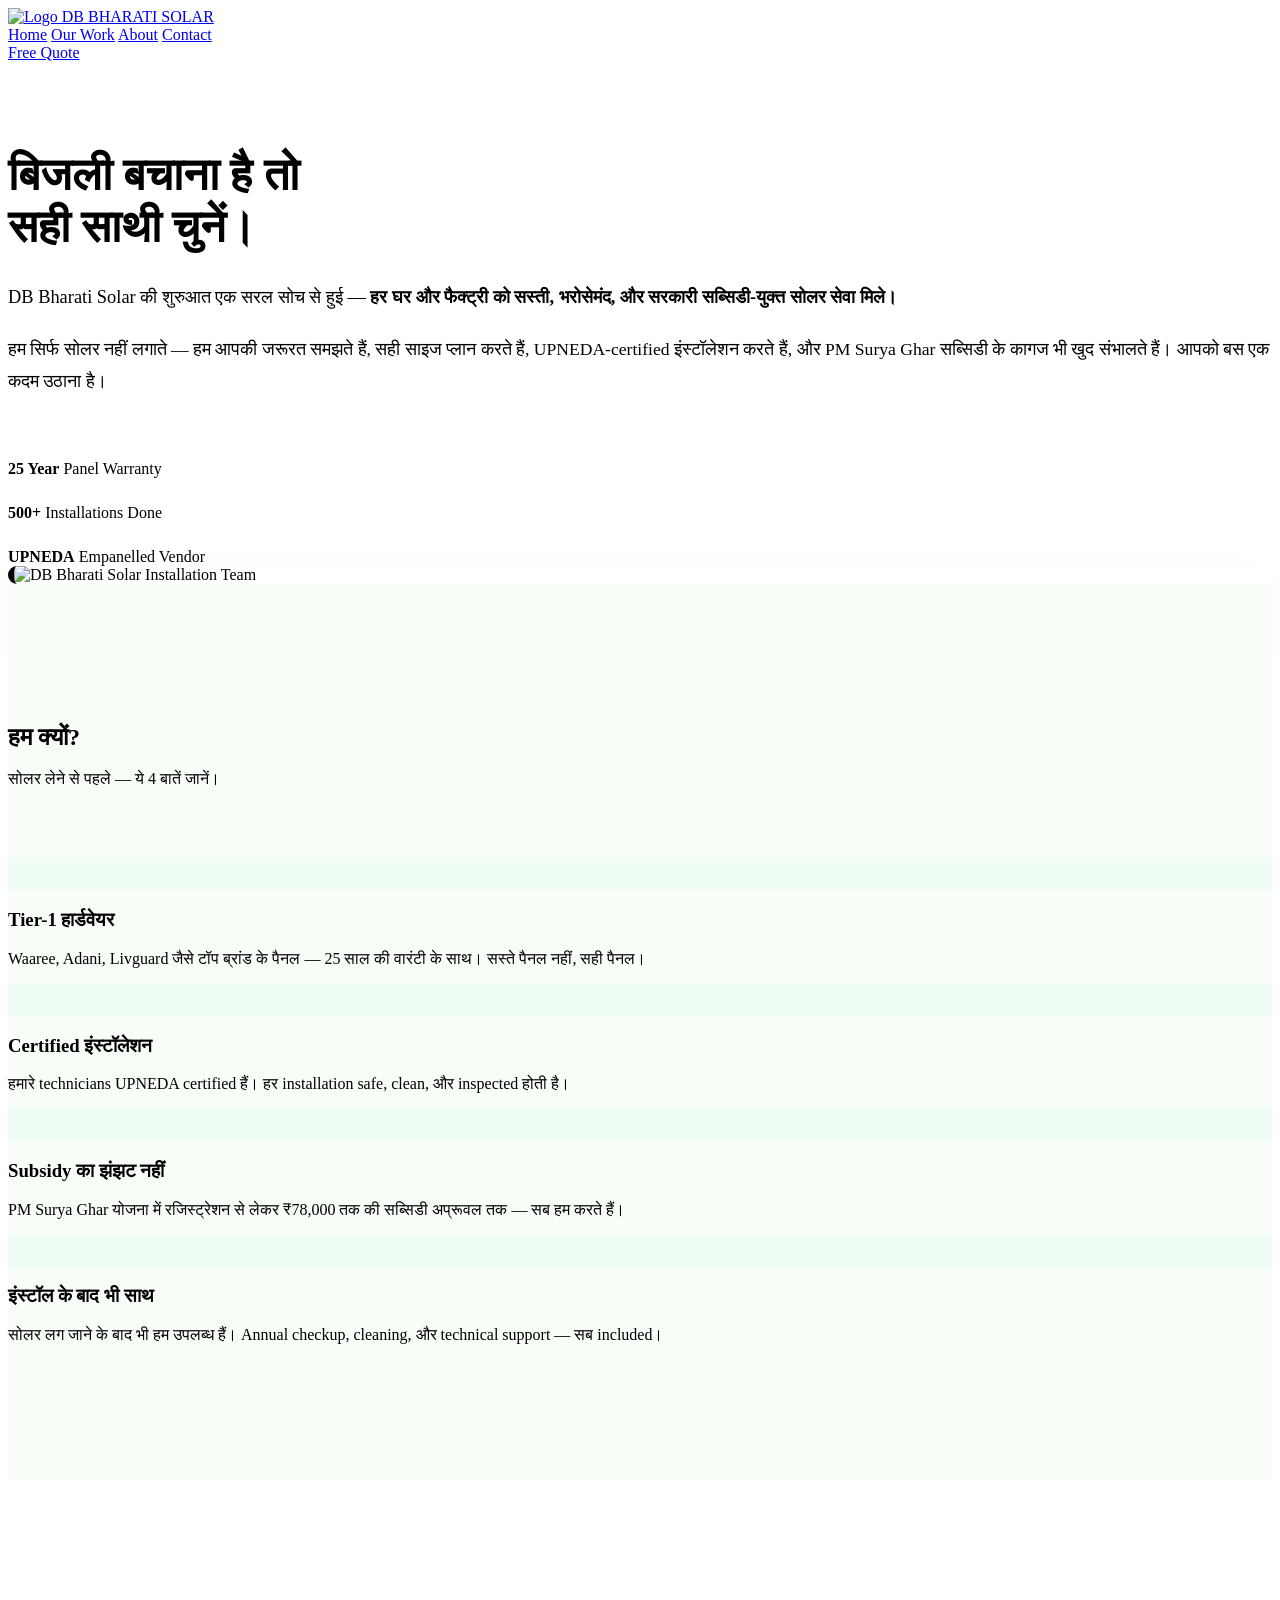
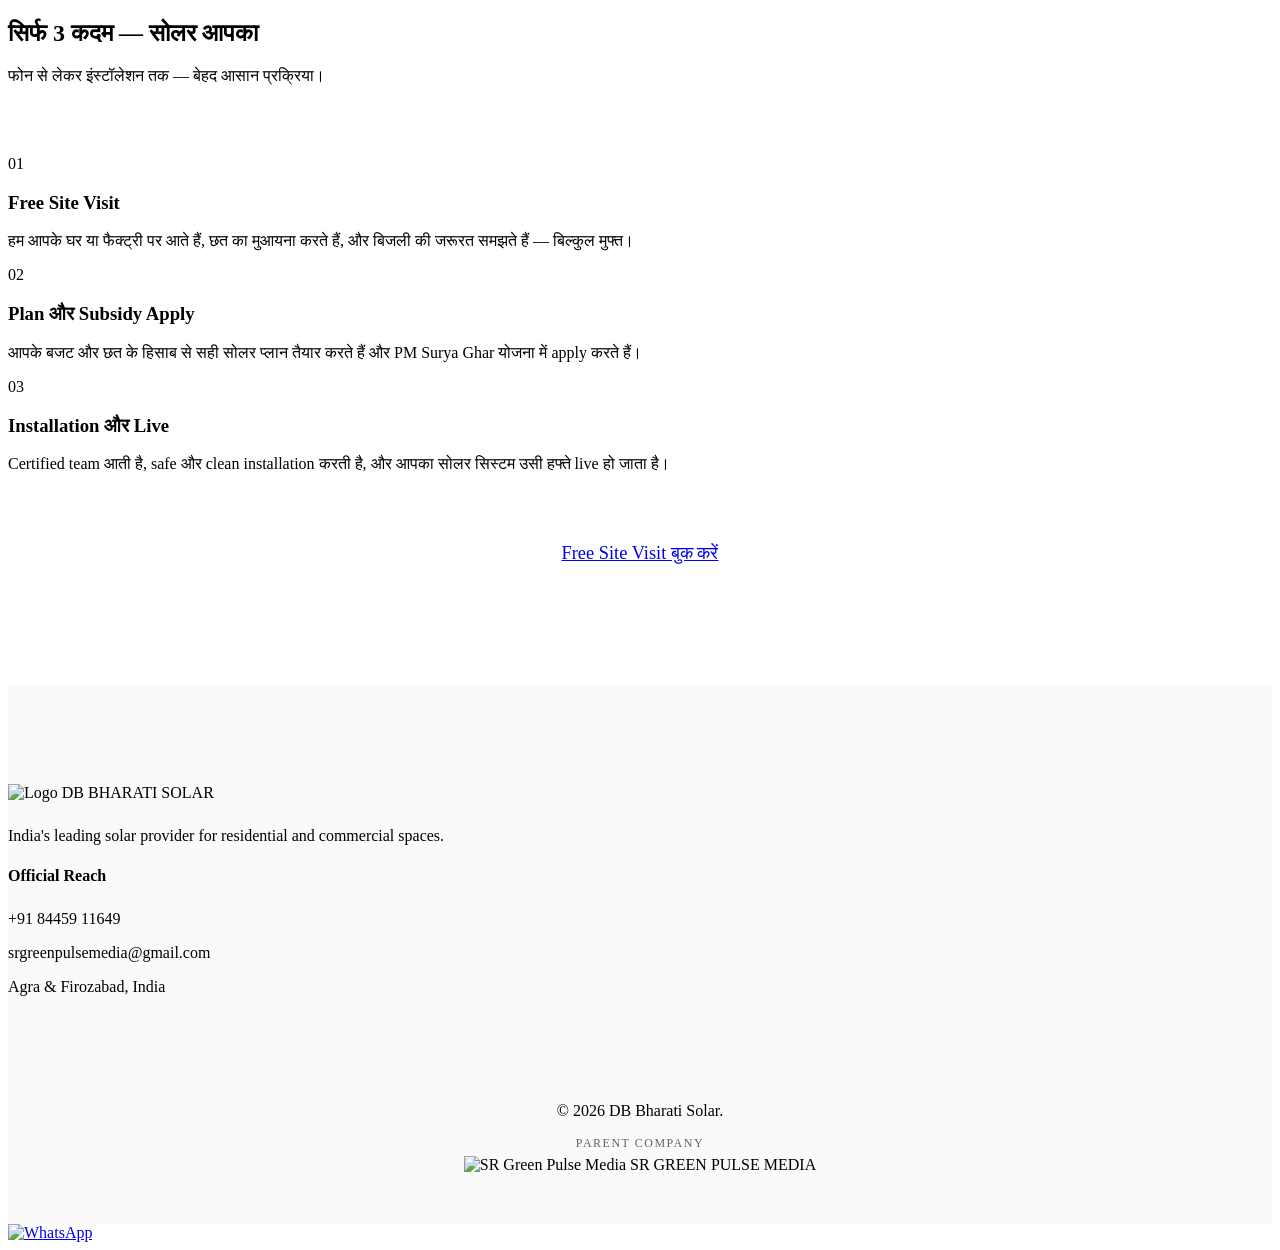
==== about.html @ e5c93714 "Add files via upload" ====
<!DOCTYPE html>
<html lang="en">

<head>
    <meta charset="UTF-8">
    <meta name="viewport" content="width=device-width, initial-scale=1.0">
    <title>About Us - DB Bharati Solar</title>
    <link rel="stylesheet" href="assets/css/styles.css">
</head>

<body>
    <header>
        <div class="container nav-container">
            <a href="index.html" class="logo">
                <img src="assets/img/logo.jpg" alt="Logo">
                DB BHARATI SOLAR
            </a>
            <nav class="nav-links">
                <a href="index.html">Home</a>
                <a href="work.html">Our Work</a>
                <a href="about.html">About</a>
                <a href="contact.html">Contact</a>
            </nav>
            <div class="header-actions">
                <a href="contact.html" class="btn btn-primary">Free Quote</a>
            </div>
        </div>
    </header>

    <main>
        <!-- Mission / Brand Story -->
        <section class="mission about-mission-section">
            <div class="container content-block reveal">
                <!-- Left: Text -->
                <div class="about-text-block">
                    <span
                        style="display: inline-block; background: var(--accent); color: white; font-size: 0.78rem; font-weight: 800; letter-spacing: 2px; text-transform: uppercase; padding: 6px 18px; border-radius: 100px; margin-bottom: 24px;">हमारी
                        कहानी</span>
                    <h2 style="font-size: 2.8rem; color: var(--primary-dark); line-height: 1.15; margin-bottom: 28px;">
                        बिजली बचाना है तो<br>सही साथी चुनें।</h2>
                    <p
                        style="font-size: 1.15rem; color: var(--text-muted); line-height: 1.8; margin-bottom: 20px; font-weight: 500;">
                        DB Bharati Solar की शुरुआत एक सरल सोच से हुई — <strong style="color: var(--text-main);">हर घर और
                            फैक्ट्री को सस्ती, भरोसेमंद, और सरकारी सब्सिडी-युक्त सोलर सेवा मिले।</strong>
                    </p>
                    <p
                        style="font-size: 1.1rem; color: var(--text-muted); line-height: 1.8; font-weight: 500; margin-bottom: 36px;">
                        हम सिर्फ सोलर नहीं लगाते — हम आपकी जरूरत समझते हैं, सही साइज प्लान करते हैं, UPNEDA-certified
                        इंस्टॉलेशन करते हैं, और PM Surya Ghar सब्सिडी के कागज भी खुद संभालते हैं। आपको बस एक कदम उठाना
                        है।
                    </p>

                    <!-- Trust Badge Row -->
                    <div class="about-trust-row">
                        <div class="about-trust-badge">
                            <svg width="22" height="22" viewBox="0 0 24 24" fill="none" stroke="var(--primary)"
                                stroke-width="2.5" stroke-linecap="round" stroke-linejoin="round">
                                <path d="M12 22s8-4 8-10V5l-8-3-8 3v7c0 6 8 10 8 10z" />
                            </svg>
                            <div>
                                <strong>25 Year</strong>
                                <span>Panel Warranty</span>
                            </div>
                        </div>
                        <div class="about-trust-badge">
                            <svg width="22" height="22" viewBox="0 0 24 24" fill="none" stroke="var(--primary)"
                                stroke-width="2.5" stroke-linecap="round" stroke-linejoin="round">
                                <polyline points="20 6 9 17 4 12" />
                            </svg>
                            <div>
                                <strong>500+</strong>
                                <span>Installations Done</span>
                            </div>
                        </div>
                        <div class="about-trust-badge">
                            <svg width="22" height="22" viewBox="0 0 24 24" fill="none" stroke="var(--primary)"
                                stroke-width="2.5" stroke-linecap="round" stroke-linejoin="round">
                                <rect x="3" y="11" width="18" height="11" rx="2" />
                                <path d="M7 11V7a5 5 0 0 1 10 0v4" />
                            </svg>
                            <div>
                                <strong>UPNEDA</strong>
                                <span>Empanelled Vendor</span>
                            </div>
                        </div>
                    </div>
                </div>

                <!-- Right: Image -->
                <div class="img-blob"
                    style="border-radius: 28px; overflow: hidden; box-shadow: 0 40px 80px rgba(0,0,0,0.08); border: 4px solid var(--accent); border-style: none none none solid; border-left-width: 6px; border-left-color: var(--accent);">
                    <img src="assets/img/about-new.png" alt="DB Bharati Solar Installation Team">
                </div>
            </div>
        </section>

        <!-- Why DB Bharati -->
        <section class="steps reveal" style="background: #f8fdf8; padding: 120px 0;">
            <div class="container">
                <div class="text-center" style="margin-bottom: 70px;">
                    <h2 class="section-title">हम क्यों?</h2>
                    <p class="section-subtitle">सोलर लेने से पहले — ये 4 बातें जानें।</p>
                </div>
                <div class="grid-4">
                    <div class="card">
                        <div class="card-icon" style="background: #f0fdf4;">
                            <svg width="28" height="28" viewBox="0 0 24 24" fill="none" stroke="var(--primary)"
                                stroke-width="2.5" stroke-linecap="round" stroke-linejoin="round">
                                <polygon
                                    points="12 2 15.09 8.26 22 9.27 17 14.14 18.18 21.02 12 17.77 5.82 21.02 7 14.14 2 9.27 8.91 8.26 12 2" />
                            </svg>
                        </div>
                        <h3>Tier-1 हार्डवेयर</h3>
                        <p>Waaree, Adani, Livguard जैसे टॉप ब्रांड के पैनल — 25 साल की वारंटी के साथ। सस्ते पैनल नहीं,
                            सही पैनल।</p>
                    </div>
                    <div class="card">
                        <div class="card-icon" style="background: #f0fdf4;">
                            <svg width="28" height="28" viewBox="0 0 24 24" fill="none" stroke="var(--primary)"
                                stroke-width="2.5" stroke-linecap="round" stroke-linejoin="round">
                                <path
                                    d="M14.7 6.3a1 1 0 0 0 0 1.4l1.6 1.6a1 1 0 0 0 1.4 0l3.77-3.77a6 6 0 0 1-7.94 7.94l-6.91 6.91a2.12 2.12 0 0 1-3-3l6.91-6.91a6 6 0 0 1 7.94-7.94l-3.76 3.76z" />
                            </svg>
                        </div>
                        <h3>Certified इंस्टॉलेशन</h3>
                        <p>हमारे technicians UPNEDA certified हैं। हर installation safe, clean, और inspected होती है।
                        </p>
                    </div>
                    <div class="card">
                        <div class="card-icon" style="background: #f0fdf4;">
                            <svg width="28" height="28" viewBox="0 0 24 24" fill="none" stroke="var(--primary)"
                                stroke-width="2.5" stroke-linecap="round" stroke-linejoin="round">
                                <path d="M14 2H6a2 2 0 0 0-2 2v16a2 2 0 0 0 2 2h12a2 2 0 0 0 2-2V8z" />
                                <polyline points="14 2 14 8 20 8" />
                                <line x1="16" y1="13" x2="8" y2="13" />
                                <line x1="16" y1="17" x2="8" y2="17" />
                            </svg>
                        </div>
                        <h3>Subsidy का झंझट नहीं</h3>
                        <p>PM Surya Ghar योजना में रजिस्ट्रेशन से लेकर ₹78,000 तक की सब्सिडी अप्रूवल तक — सब हम करते
                            हैं।</p>
                    </div>
                    <div class="card">
                        <div class="card-icon" style="background: #f0fdf4;">
                            <svg width="28" height="28" viewBox="0 0 24 24" fill="none" stroke="var(--primary)"
                                stroke-width="2.5" stroke-linecap="round" stroke-linejoin="round">
                                <path
                                    d="M22 16.92v3a2 2 0 0 1-2.18 2 19.79 19.79 0 0 1-8.63-3.07A19.5 19.5 0 0 1 4.69 12 19.79 19.79 0 0 1 1.61 3.52 2 2 0 0 1 3.59 1.36h3a2 2 0 0 1 2 1.72 12.84 12.84 0 0 0 .7 2.81 2 2 0 0 1-.45 2.11L7.91 8l.93.94a14.95 14.95 0 0 0 6.25 6.25l.94.93.93-.93a2 2 0 0 1 2.11-.45 12.84 12.84 0 0 0 2.81.7A2 2 0 0 1 22 16.92z" />
                            </svg>
                        </div>
                        <h3>इंस्टॉल के बाद भी साथ</h3>
                        <p>सोलर लग जाने के बाद भी हम उपलब्ध हैं। Annual checkup, cleaning, और technical support — सब
                            included।</p>
                    </div>
                </div>
            </div>
        </section>

        <!-- Simple 3-Step Process -->
        <section class="process-viz reveal" style="padding: 120px 0; background: #ffffff;">
            <div class="container">
                <div class="text-center" style="margin-bottom: 70px;">
                    <h2 class="section-title">सिर्फ 3 कदम — सोलर आपका</h2>
                    <p class="section-subtitle">फोन से लेकर इंस्टॉलेशन तक — बेहद आसान प्रक्रिया।</p>
                </div>
                <div class="about-steps-grid">
                    <div class="about-step-item">
                        <div class="about-step-num">01</div>
                        <h3>Free Site Visit</h3>
                        <p>हम आपके घर या फैक्ट्री पर आते हैं, छत का मुआयना करते हैं, और बिजली की जरूरत समझते हैं —
                            बिल्कुल मुफ्त।</p>
                    </div>
                    <div class="about-step-divider"></div>
                    <div class="about-step-item">
                        <div class="about-step-num">02</div>
                        <h3>Plan और Subsidy Apply</h3>
                        <p>आपके बजट और छत के हिसाब से सही सोलर प्लान तैयार करते हैं और PM Surya Ghar योजना में apply
                            करते हैं।</p>
                    </div>
                    <div class="about-step-divider"></div>
                    <div class="about-step-item">
                        <div class="about-step-num">03</div>
                        <h3>Installation और Live</h3>
                        <p>Certified team आती है, safe और clean installation करती है, और आपका सोलर सिस्टम उसी हफ्ते live
                            हो जाता है।</p>
                    </div>
                </div>
                <div style="text-align: center; margin-top: 70px;">
                    <a href="contact.html" class="btn btn-primary" style="padding: 20px 50px; font-size: 1.15rem;">Free
                        Site Visit बुक करें</a>
                </div>
            </div>
        </section>
    </main>

    <footer style="padding: 100px 0 50px; background: #fafafa; border-top: 1px solid var(--border);" class="reveal">
        <div class="container">
            <div class="footer-grid">
                <div>
                    <div class="logo" style="margin-bottom: 25px;">
                        <img src="assets/img/logo.jpg" alt="Logo">
                        DB BHARATI SOLAR
                    </div>
                    <p style="color: var(--text-muted);">India's leading solar provider for residential and commercial
                        spaces.</p>
                </div>
                <div>
                    <h4 style="margin-bottom: 25px;">Official Reach</h4>
                    <p style="margin-bottom: 12px;">+91 84459 11649</p>
                    <p style="margin-bottom: 12px;">srgreenpulsemedia@gmail.com</p>
                    <p>Agra & Firozabad, India</p>
                </div>
            </div>
            <div class="footer-bottom"
                style="margin-top: 60px; padding-top: 30px; border-top: 1px solid var(--border); text-align: center;">
                <p style="color: var(--text-muted);">&copy; 2026 DB Bharati Solar.</p>
                <div class="parent-branding">
                    <span
                        style="font-size: 0.75rem; opacity: 0.6; text-transform: uppercase; letter-spacing: 1.5px; margin-bottom: 5px; display: block;">Parent
                        Company</span>
                    <div class="parent-logo" style="justify-content: center;">
                        <img src="assets/img/sr green pulse (1).jpeg" alt="SR Green Pulse Media">
                        <span>SR GREEN PULSE MEDIA</span>
                    </div>
                </div>
            </div>
        </div>
    </footer>
    <a href="https://wa.me/918445911649" class="whatsapp-float" target="_blank">
        <img src="https://upload.wikimedia.org/wikipedia/commons/6/6b/WhatsApp.svg" alt="WhatsApp" width="35">
    </a>
    <script src="assets/js/config.js"></script>
    <script src="assets/js/ui.js"></script>
</body>

</html>
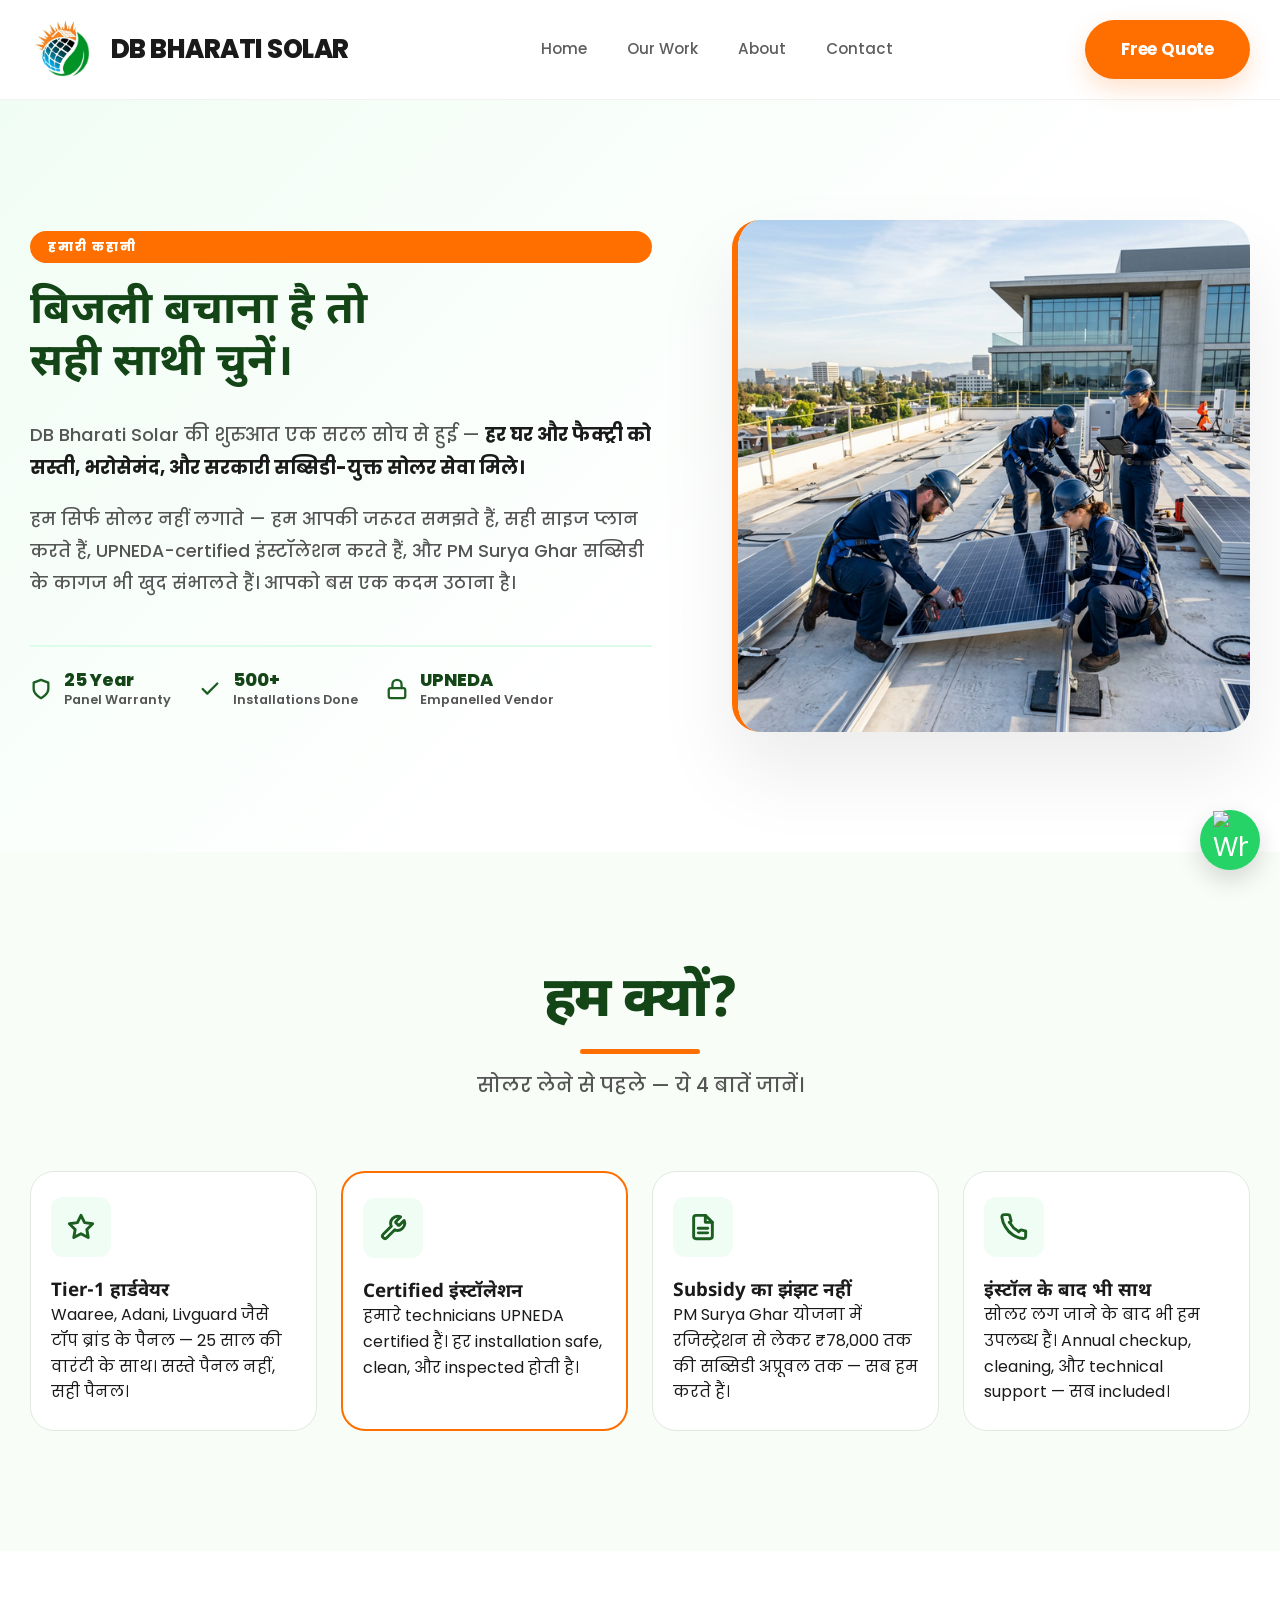
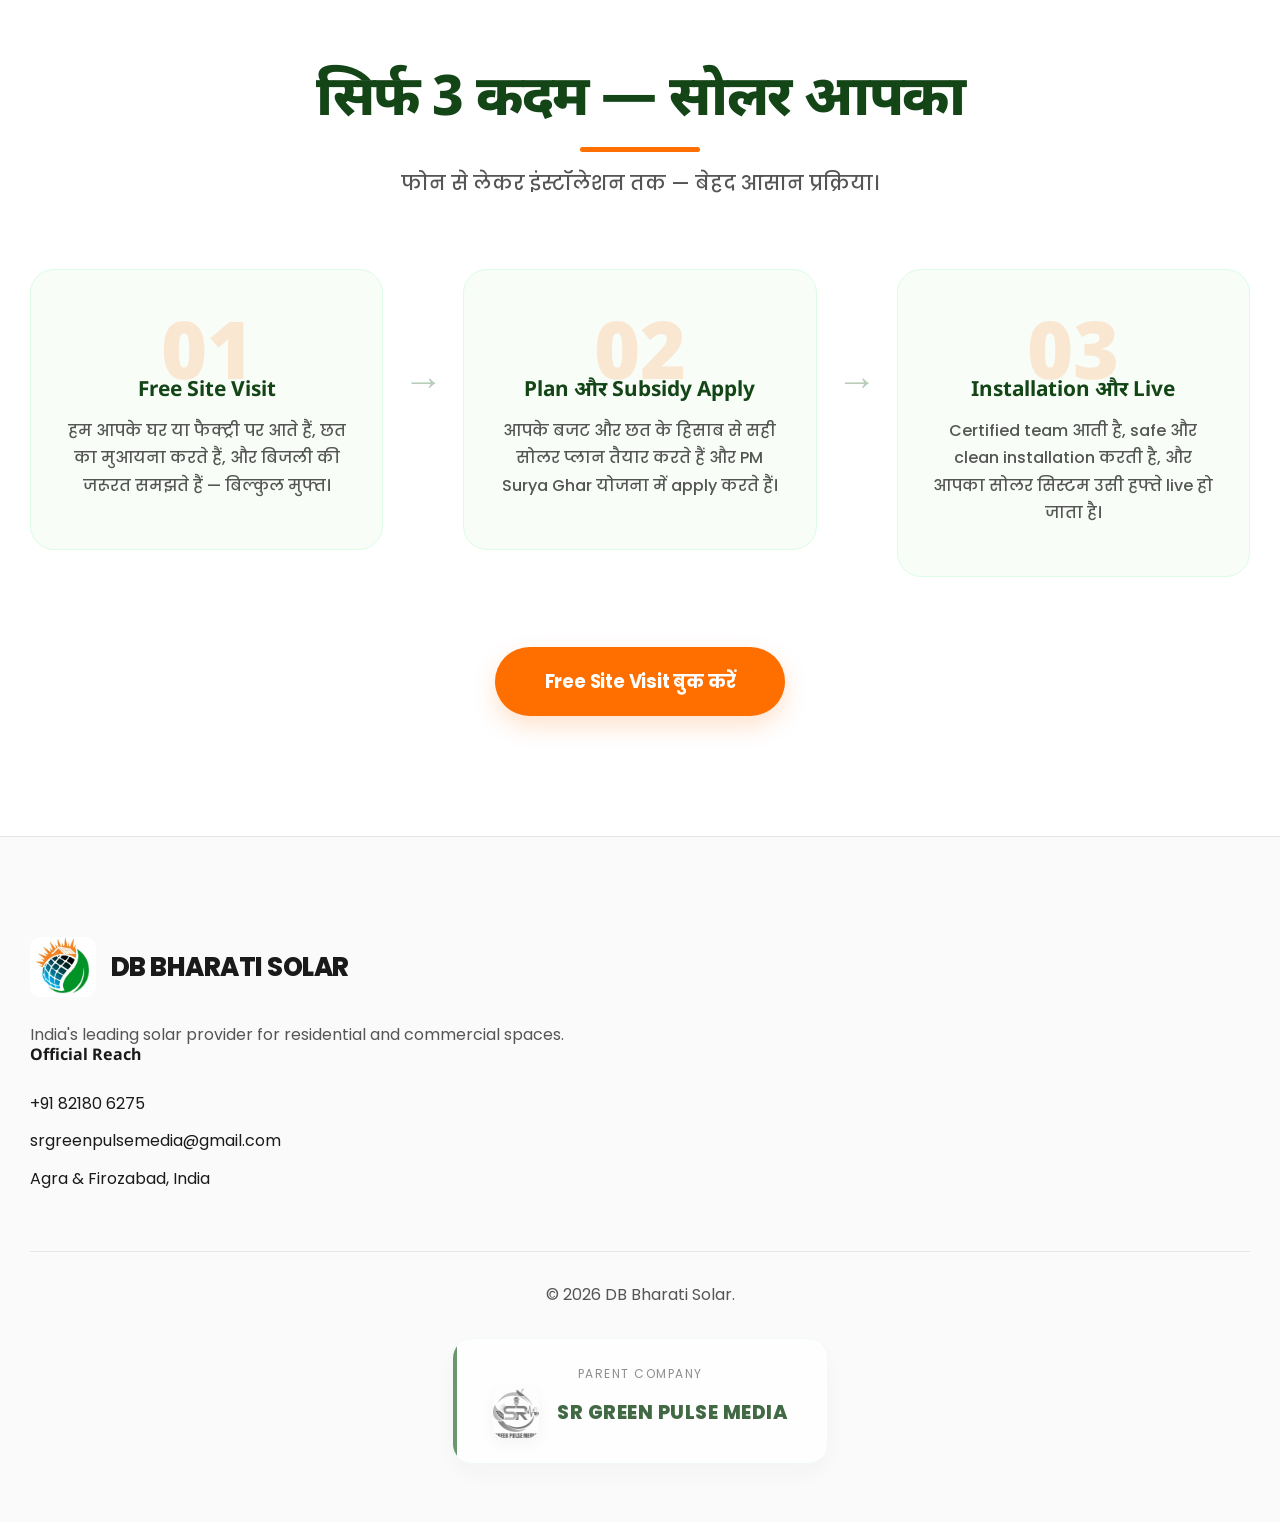
==== commit c83688f4: "v3" ====
--- a/about.html
+++ b/about.html
@@ -206,7 +206,7 @@
                 </div>
                 <div>
                     <h4 style="margin-bottom: 25px;">Official Reach</h4>
-                    <p style="margin-bottom: 12px;">+91 84459 11649</p>
+                    <p style="margin-bottom: 12px;"><a href="tel:+91821806275">+91 82180 6275</a></p>
                     <p style="margin-bottom: 12px;">srgreenpulsemedia@gmail.com</p>
                     <p>Agra & Firozabad, India</p>
                 </div>
@@ -226,6 +226,9 @@
             </div>
         </div>
     </footer>
+    <a href="tel:+91821806275" class="call-float" target="_blank">
+        <i class="fas fa-phone"></i>
+    </a>
     <a href="https://wa.me/918445911649" class="whatsapp-float" target="_blank">
         <img src="https://upload.wikimedia.org/wikipedia/commons/6/6b/WhatsApp.svg" alt="WhatsApp" width="35">
     </a>
--- a/assets/css/styles.css
+++ b/assets/css/styles.css
@@ -0,0 +1,2087 @@
+ @import url('https://fonts.googleapis.com/css2?family=Outfit:wght@300;400;500;600;700;800&family=Poppins:wght@300;400;500;600;700;800&family=Noto+Sans+Devanagari:wght@300;400;500;600;700;800&display=swap');
+
+ :root {
+     --primary: #1B5E20;
+     /* Deep Green */
+     --primary-dark: #144517;
+     --accent: #FF6F00;
+     /* Saffron for CTAs */
+     --accent-blue: #0D47A1;
+     /* Deep Blue for secondary */
+     --bg-main: #ffffff;
+     --bg-sub: #f8faf8;
+     --text-main: #1a1a1a;
+     --text-muted: #555555;
+     --border: #e2e8e2;
+     --radius-sm: 8px;
+     --radius-md: 15px;
+     --radius-lg: 25px;
+     --shadow: 0 10px 30px rgba(0, 0, 0, 0.05);
+     --container-width: 1300px;
+     --header-height: 100px;
+     --font-heading: 'Noto Sans Devanagari', 'Poppins', sans-serif;
+     --font-body: 'Poppins', 'Noto Sans Devanagari', sans-serif;
+ }
+
+ * {
+     margin: 0;
+     padding: 0;
+     box-sizing: border-box;
+ }
+
+ body {
+     font-family: 'Poppins', 'Noto Sans Devanagari', sans-serif;
+     color: var(--text-main);
+     background-color: var(--bg-main);
+     line-height: 1.6;
+     overflow-x: hidden;
+     padding-top: var(--header-height);
+ }
+
+ /* Indian Pattern Divider */
+ .pattern-divider {
+     height: 8px;
+     background: repeating-linear-gradient(45deg, var(--primary), var(--primary) 10px, var(--primary-dark) 10px, var(--primary-dark) 20px);
+     opacity: 0.1;
+     margin: 40px 0;
+ }
+
+ /* Organic Background Details */
+ body::before {
+     content: '';
+     position: fixed;
+     top: -10%;
+     right: -10%;
+     width: 600px;
+     height: 600px;
+     background: radial-gradient(circle, var(--accent-light) 0%, rgba(255, 255, 255, 0) 70%);
+     z-index: -1;
+     opacity: 0.4;
+     filter: blur(80px);
+ }
+
+ a {
+     text-decoration: none;
+     color: inherit;
+     transition: 0.4s cubic-bezier(0.4, 0, 0.2, 1);
+ }
+
+ ul {
+     list-style: none;
+ }
+
+ img {
+     max-width: 100%;
+     display: block;
+ }
+
+ .container {
+     max-width: var(--container-width);
+     margin: 0 auto;
+     padding: 0 30px;
+ }
+
+ section {
+     padding: 120px 0;
+     position: relative;
+ }
+
+ /* Typography */
+ h1,
+ h2,
+ h3,
+ h4 {
+     font-family: var(--font-heading);
+     line-height: 1.1;
+     font-weight: 700;
+ }
+
+ .text-center {
+     text-align: center;
+ }
+
+ .section-title {
+     font-size: 3.5rem;
+     font-weight: 800;
+     margin-bottom: 20px;
+     color: var(--primary-dark);
+     letter-spacing: -1.5px;
+     position: relative;
+     display: inline-block;
+ }
+
+ .section-title::after {
+     content: '';
+     position: absolute;
+     bottom: -20px;
+     left: 50%;
+     transform: translateX(-50%);
+     width: 120px;
+     height: 5px;
+     background: var(--accent);
+     border-radius: 10px;
+ }
+
+ .section-subtitle {
+     font-size: 1.25rem;
+     color: var(--text-muted);
+     margin-top: 15px;
+     font-weight: 500;
+ }
+
+ /* Subtle Indian Mandala Divider */
+ .mandala-divider {
+     text-align: center;
+     margin: 60px 0;
+     opacity: 0.15;
+     font-size: 1.5rem;
+ }
+
+ /* Buttons */
+ .btn {
+     display: inline-flex;
+     align-items: center;
+     justify-content: center;
+     padding: 16px 36px;
+     border-radius: 100px;
+     font-weight: 700;
+     font-size: 1.05rem;
+     transition: all 0.3s cubic-bezier(0.4, 0, 0.2, 1);
+     cursor: pointer;
+     border: none;
+     text-decoration: none;
+     gap: 10px;
+     letter-spacing: -0.2px;
+ }
+
+ .btn-primary {
+     background-color: var(--accent);
+     /* Saffron */
+     color: white;
+     box-shadow: 0 10px 25px rgba(255, 111, 0, 0.2);
+ }
+
+ .btn-primary:hover {
+     transform: translateY(-3px);
+     box-shadow: 0 15px 35px rgba(255, 111, 0, 0.3);
+     background-color: #e65100;
+ }
+
+ .btn-outline {
+     background: transparent;
+     color: var(--accent-blue);
+     /* Deep Blue */
+     border: 2px solid var(--accent-blue);
+ }
+
+ .btn-outline:hover {
+     background: var(--accent-blue);
+     color: white;
+     transform: translateY(-3px);
+ }
+
+ /* Glassmorphism Header */
+ header {
+     height: var(--header-height);
+     display: flex;
+     align-items: center;
+     position: fixed;
+     top: 0;
+     left: 0;
+     width: 100%;
+     background: rgba(255, 255, 255, 0.9);
+     backdrop-filter: blur(20px);
+     border-bottom: 1px solid rgba(0, 0, 0, 0.05);
+     z-index: 1000;
+ }
+
+ .nav-container {
+     display: flex;
+     justify-content: space-between;
+     align-items: center;
+     width: 100%;
+     position: relative;
+ }
+
+ /* Desktop-only decorative solar image in header */
+ .header-solar-img {
+     position: absolute;
+     right: 0;
+     top: 50%;
+     transform: translateY(-50%);
+     height: 110px;
+     width: auto;
+     object-fit: contain;
+     filter: drop-shadow(0 6px 18px rgba(0, 0, 0, 0.12));
+     pointer-events: none;
+     user-select: none;
+     z-index: 5;
+ }
+
+ @media (max-width: 991px) {
+     .header-solar-img {
+         display: none;
+     }
+ }
+
+ .logo {
+     display: flex;
+     align-items: center;
+     gap: 15px;
+     font-size: 1.6rem;
+     font-weight: 800;
+     letter-spacing: -0.5px;
+ }
+
+ .logo img {
+     height: 60px;
+     border-radius: 10px;
+     transition: 0.3s;
+ }
+
+ .logo:hover img {
+     transform: scale(1.05);
+ }
+
+ .nav-links {
+     display: flex;
+     gap: 40px;
+ }
+
+ .nav-links a {
+     font-weight: 500;
+     font-size: 0.95rem;
+     opacity: 0.7;
+ }
+
+ .nav-links a:hover {
+     opacity: 1;
+     color: var(--accent);
+ }
+
+ /* Hero Section Refinement */
+ .hero {
+     padding: 180px 0 140px;
+     background: linear-gradient(135deg, #ffffff 0%, #f9fdf9 100%);
+     position: relative;
+     overflow: hidden;
+ }
+
+ .hero::before {
+     content: '';
+     position: absolute;
+     top: -10%;
+     right: -10%;
+     width: 600px;
+     height: 600px;
+     background: radial-gradient(circle, var(--accent-light) 0%, rgba(255, 255, 255, 0) 70%);
+     z-index: 0;
+     opacity: 0.5;
+ }
+
+ .content-block {
+     display: grid;
+     grid-template-columns: 1.2fr 1fr;
+     align-items: center;
+     gap: 80px;
+     position: relative;
+     z-index: 1;
+ }
+
+ .hero h1 {
+     font-size: 5.5rem;
+     margin-bottom: 35px;
+     line-height: 1.1;
+     font-weight: 800;
+ }
+
+ .hero h1 span {
+     color: var(--accent);
+     position: relative;
+     display: inline-block;
+ }
+
+ .hero h1 span::after {
+     content: '';
+     position: absolute;
+     bottom: 20px;
+     left: 0;
+     width: 100%;
+     height: 15px;
+     background: var(--accent-light);
+     z-index: -1;
+     border-radius: 4px;
+ }
+
+ .badge {
+     display: inline-block;
+     padding: 10px 20px;
+     background: white;
+     border: 1px solid var(--border);
+     border-radius: 100px;
+     font-weight: 700;
+     font-size: 0.85rem;
+     color: var(--text-main);
+     margin-bottom: 30px;
+     box-shadow: 0 5px 15px rgba(0, 0, 0, 0.03);
+     backdrop-filter: blur(10px);
+ }
+
+ /* Service Cards - Unique Layout */
+ .grid-4 {
+     display: grid;
+     grid-template-columns: repeat(4, 1fr);
+     gap: 24px;
+ }
+
+ .card {
+     background: white;
+     border: 1px solid var(--border);
+     border-radius: 24px;
+     padding: 25px 20px;
+     transition: 0.5s cubic-bezier(0.4, 0, 0.2, 1);
+     display: flex;
+     flex-direction: column;
+     align-items: flex-start;
+     height: 100%;
+ }
+
+ .card:nth-child(2) {
+     border: 2px solid var(--accent);
+ }
+
+ .card:hover {
+     border-color: var(--accent);
+     transform: translateY(-8px);
+     box-shadow: var(--shadow-hover);
+ }
+
+ .card-icon {
+     width: 60px;
+     height: 60px;
+     background: var(--accent-light);
+     border-radius: 12px;
+     display: flex;
+     align-items: center;
+     justify-content: center;
+     font-size: 1.8rem;
+     margin-bottom: 25px;
+ }
+
+ /* Gallery Refinement */
+ .gallery-grid {
+     display: grid;
+     grid-template-columns: repeat(auto-fill, minmax(380px, 1fr));
+     gap: 30px;
+ }
+
+ .gallery-item {
+     border-radius: var(--radius-md);
+     overflow: hidden;
+     background: white;
+     box-shadow: var(--shadow);
+     transition: 0.5s;
+ }
+
+ .gallery-item img {
+     height: 300px;
+     width: 100%;
+     object-fit: cover;
+     transition: 0.7s;
+ }
+
+ .gallery-item:hover img {
+     transform: scale(1.08);
+ }
+
+ .gallery-info {
+     padding: 25px;
+     background: white;
+ }
+
+ .gallery-cat {
+     font-weight: 700;
+     font-size: 0.75rem;
+     text-transform: uppercase;
+     letter-spacing: 1px;
+     color: var(--accent);
+     margin-bottom: 8px;
+ }
+
+ .gallery-title {
+     font-size: 1.25rem;
+     font-weight: 700;
+     color: var(--text-main);
+ }
+
+ /* Mobile Nav Menu - Hidden by default */
+ .mobile-nav-toggle {
+     display: none;
+     font-size: 2rem;
+     cursor: pointer;
+     color: var(--text-main);
+ }
+
+ /* Responsive */
+ @media (max-width: 1200px) {
+     .hero h1 {
+         font-size: 4rem;
+     }
+
+     .grid-4 {
+         grid-template-columns: repeat(2, 1fr);
+     }
+
+     .content-block {
+         grid-template-columns: 1fr;
+         gap: 60px;
+     }
+
+     .img-blob {
+         height: 400px;
+         max-width: 500px;
+         margin: 0 auto;
+     }
+ }
+
+ @media (max-width: 768px) {
+     header {
+         height: 85px;
+     }
+
+     .logo {
+         font-size: 1.4rem;
+     }
+     
+     .logo img {
+         height: 55px;
+     }
+
+     .nav-links {
+         position: fixed;
+         top: 85px;
+         left: 0;
+         width: 100%;
+         background: white;
+         flex-direction: column;
+         gap: 0;
+         border-bottom: 5px solid var(--accent);
+         transform: translateY(-150%);
+         transition: 0.5s cubic-bezier(0.4, 0, 0.2, 1);
+         padding: 20px 0;
+         box-shadow: 0 20px 40px rgba(0, 0, 0, 0.1);
+     }
+
+     .nav-links.active {
+         transform: translateY(0);
+     }
+
+     .nav-links a {
+         width: 100%;
+         text-align: center;
+         padding: 15px;
+         border-bottom: 1px solid var(--border);
+     }
+
+     .mobile-nav-toggle {
+         display: block;
+     }
+
+     .header-actions {
+         display: none;
+     }
+
+     .section-title {
+         font-size: 2.2rem;
+     }
+
+     .hero h1 {
+         font-size: 2.8rem;
+     }
+
+     .gallery-grid {
+         grid-template-columns: 1fr;
+     }
+ }
+
+ /* Toast & Loaders */
+ #toast-container {
+     position: fixed;
+     bottom: 40px;
+     right: 40px;
+     z-index: 2000;
+ }
+
+ .toast {
+     background: var(--text-main);
+     color: white;
+     padding: 20px 35px;
+     border-radius: var(--radius-md);
+     margin-top: 15px;
+     box-shadow: 0 15px 30px rgba(0, 0, 0, 0.1);
+     font-weight: 600;
+ }
+
+ .toast-success {
+     border-left: 4px solid var(--accent);
+ }
+
+ /* Lightbox Modal */
+ .modal-backdrop {
+     background: rgba(0, 0, 0, 0.9);
+     backdrop-filter: blur(10px);
+ }
+
+ .modal-content img {
+     border-radius: 12px;
+ }
+
+ /* Animations Logic */
+ .reveal {
+     opacity: 1;
+     transition: all 0.8s cubic-bezier(0.4, 0, 0.2, 1);
+ }
+
+ /* We hide them only if we know JS is working and will reveal them */
+ .js-active .reveal {
+     opacity: 0;
+     transform: translateY(20px);
+ }
+
+ .js-active .reveal.active {
+     opacity: 1;
+     transform: translateY(0);
+ }
+
+ /* Staggered animation for grid items */
+ .gallery-grid.active .gallery-item:nth-child(1) {
+     transition-delay: 0.1s;
+ }
+
+ .gallery-grid.active .gallery-item:nth-child(2) {
+     transition-delay: 0.2s;
+ }
+
+ .gallery-grid.active .gallery-item:nth-child(3) {
+     transition-delay: 0.3s;
+ }
+
+ .gallery-grid.active .gallery-item:nth-child(4) {
+     transition-delay: 0.4s;
+ }
+
+ .gallery-grid.active .gallery-item:nth-child(5) {
+     transition-delay: 0.5s;
+ }
+
+ .gallery-grid.active .gallery-item:nth-child(6) {
+     transition-delay: 0.6s;
+ }
+
+ .grid-4.active>*:nth-child(1) {
+     transition-delay: 0.1s;
+ }
+
+ .grid-4.active>*:nth-child(2) {
+     transition-delay: 0.2s;
+ }
+
+ .grid-4.active>*:nth-child(3) {
+     transition-delay: 0.3s;
+ }
+
+ .grid-4.active>*:nth-child(4) {
+     transition-delay: 0.4s;
+ }
+
+ /* Specific delay for grids */
+ .grid-4>*,
+ .gallery-grid>* {
+     opacity: 0;
+     transform: scale(0.95);
+     transition: 0.6s cubic-bezier(0.4, 0, 0.2, 1);
+ }
+
+ .grid-4.active>*,
+ .gallery-grid.active>* {
+     opacity: 1;
+     transform: scale(1);
+ }
+
+  .whatsapp-float, .call-float {
+      position: fixed;
+      bottom: 30px;
+      width: 60px;
+      height: 60px;
+      color: white;
+      border-radius: 50px;
+      text-align: center;
+      font-size: 26px;
+      box-shadow: 0 10px 25px rgba(0, 0, 0, 0.15);
+      z-index: 1000;
+      display: flex;
+      align-items: center;
+      justify-content: center;
+      text-decoration: none;
+      transition: all 0.3s ease;
+  }
+
+  .whatsapp-float {
+      right: 20px;
+      background-color: #25d366;
+  }
+
+  /* Desktop: WhatsApp only */
+  @media (min-width: 1024px) {
+      .call-float {
+          display: none !important;
+      }
+  }
+
+  /* Mobile: Calling only, move up to avoid overlap */
+  @media (max-width: 1023px) {
+      .whatsapp-float {
+          display: none !important;
+      }
+      .call-float {
+          right: 20px;
+          bottom: 100px; /* Elevated to avoid overlapping with bottom bar */
+          background-color: #0D47A1; /* Premium Blue */
+          color: white;
+          border-color: #0D47A1;
+      }
+  }
+
+  .whatsapp-float:hover, .call-float:hover {
+      transform: scale(1.1);
+  }
+
+ /* Indian Pattern Divider */
+ .section-divider {
+     height: 4px;
+     width: 80px;
+     background: var(--accent);
+     margin: 20px auto;
+     border-radius: 2px;
+ }
+
+ /* ═══════════════════════════════════════════
+   HERO — Full-Width Background Image
+═══════════════════════════════════════════ */
+ .hero-fullbg {
+     position: relative;
+     min-height: 92vh;
+     display: flex;
+     align-items: center;
+     background: url('assets/img/hero-solar.png') center right / cover no-repeat;
+     padding: 0;
+     overflow: hidden;
+ }
+
+ /* White -> transparent overlay, heavy on left so text is readable */
+ .hero-overlay {
+     position: absolute;
+     inset: 0;
+     background: linear-gradient(100deg,
+             rgba(255, 255, 255, 1.00) 0%,
+             rgba(255, 255, 255, 0.96) 35%,
+             rgba(255, 255, 255, 0.70) 60%,
+             rgba(255, 255, 255, 0.10) 100%);
+     z-index: 1;
+ }
+
+ .hero-fullbg-content {
+     position: relative;
+     z-index: 2;
+     width: 100%;
+     padding: 160px 30px 120px;
+ }
+
+ /* Content width limiter */
+ .hero-content-wrap {
+     max-width: 660px;
+ }
+
+ /* Compact trust bar above headline */
+ .hero-trust-bar {
+     display: inline-flex;
+     align-items: center;
+     gap: 10px;
+     background: #f0fdf4;
+     border: 1.5px solid #bbf7d0;
+     border-radius: 100px;
+     padding: 8px 20px;
+     margin-bottom: 28px;
+ }
+
+ .hero-trust-item {
+     display: inline-flex;
+     align-items: center;
+     gap: 6px;
+     font-size: 0.78rem;
+     font-weight: 700;
+     color: var(--primary);
+     letter-spacing: 0.3px;
+     white-space: nowrap;
+ }
+
+ .hero-trust-dot {
+     color: #86efac;
+     font-size: 1rem;
+     line-height: 1;
+ }
+
+ /* Headline */
+ .hero-headline-glow {
+     position: relative;
+     margin-bottom: 28px;
+ }
+
+ .hero-headline-glow::before {
+     content: '';
+     position: absolute;
+     top: 50%;
+     left: -40px;
+     transform: translateY(-50%);
+     width: 480px;
+     height: 280px;
+     background: radial-gradient(ellipse at center, rgba(34, 197, 94, 0.10) 0%, transparent 70%);
+     pointer-events: none;
+     z-index: 0;
+ }
+
+ .hero-title-fullbg {
+     font-family: var(--font-heading);
+     font-weight: 900;
+     line-height: 1.15;
+     letter-spacing: -1.5px;
+     margin: 0;
+     position: relative;
+     z-index: 1;
+ }
+
+ /* Line 1 — deep green, slightly smaller */
+ .hero-line-1 {
+     display: block;
+     font-size: 3.6rem;
+     color: var(--primary-dark);
+     margin-bottom: 2px;
+     line-height: 1.08;
+ }
+
+ /* Line 2 — soft saffron, larger for hierarchy */
+ .hero-line-2 {
+     display: block;
+     font-size: 4.6rem;
+     color: #F57C00;
+     line-height: 1.05;
+ }
+
+ /* Highlight underline on लाखों */
+ .hero-highlight {
+     position: relative;
+     display: inline-block;
+ }
+
+ .hero-highlight::after {
+     content: '';
+     position: absolute;
+     bottom: 2px;
+     left: 0;
+     width: 100%;
+     height: 5px;
+     background: linear-gradient(90deg, var(--accent), #ffb74d);
+     border-radius: 10px;
+     opacity: 0.85;
+ }
+
+ /* Sub-headline */
+ .hero-sub-fullbg {
+     font-family: var(--font-heading);
+     font-size: 1.35rem;
+     font-weight: 700;
+     color: var(--primary-dark);
+     line-height: 1.45;
+     margin-bottom: 30px;
+ }
+
+ .hero-sub-small {
+     display: block;
+     font-size: 1.05rem;
+     font-weight: 500;
+     color: var(--text-muted);
+     margin-top: 8px;
+     line-height: 1.5;
+ }
+
+ /* CTA row */
+ .hero-cta-row {
+     display: flex;
+     gap: 18px;
+     flex-wrap: wrap;
+     align-items: center;
+     margin-bottom: 32px;
+ }
+
+ .btn-hero-primary {
+     background: var(--accent);
+     color: #ffffff;
+     font-family: var(--font-heading);
+     font-weight: 800;
+     font-size: 1.1rem;
+     padding: 18px 40px;
+     border-radius: 100px;
+     text-decoration: none;
+     box-shadow: 0 12px 30px rgba(255, 111, 0, 0.35);
+     transition: all 0.3s ease;
+     display: inline-block;
+     white-space: nowrap;
+ }
+
+ .btn-hero-primary:hover {
+     background: #e65100;
+     transform: translateY(-3px);
+     box-shadow: 0 18px 40px rgba(255, 111, 0, 0.45);
+ }
+
+ .btn-hero-secondary {
+     color: var(--primary);
+     font-weight: 700;
+     font-size: 1.05rem;
+     text-decoration: none;
+     border-bottom: 2px solid rgba(27, 94, 32, 0.3);
+     padding-bottom: 3px;
+     transition: all 0.2s;
+ }
+
+ .btn-hero-secondary:hover {
+     color: var(--primary-dark);
+     border-color: var(--primary);
+ }
+
+ /* Trust pills (inside bottom-row) */
+ .hero-trust-pills {
+     display: flex;
+     gap: 10px;
+     flex-wrap: wrap;
+     align-items: center;
+ }
+
+ .hero-pill {
+     display: inline-flex;
+     align-items: center;
+     gap: 6px;
+     background: #f0fdf4;
+     border: 1px solid #bbf7d0;
+     color: var(--primary);
+     font-size: 0.82rem;
+     font-weight: 700;
+     padding: 8px 18px;
+     border-radius: 100px;
+     white-space: nowrap;
+ }
+
+ /* Bottom row: pills + urgency pill side by side */
+ .hero-bottom-row {
+     display: flex;
+     align-items: center;
+     gap: 18px;
+     flex-wrap: wrap;
+     margin-top: 28px;
+ }
+
+ /* Amber urgency pill — replaces old red box */
+ .hero-urgency-amber {
+     display: inline-flex;
+     align-items: center;
+     gap: 7px;
+     font-size: 0.8rem;
+     font-weight: 700;
+     color: #7c4a00;
+     background: #fff8e1;
+     border: 1px solid #ffe082;
+     padding: 7px 16px;
+     border-radius: 100px;
+     white-space: nowrap;
+ }
+
+ .hero-urgency-amber svg {
+     color: #F57C00;
+     flex-shrink: 0;
+ }
+
+ .hide-mobile {
+     display: inline;
+ }
+
+ /* ── Mobile overrides ── */
+ @media (max-width: 768px) {
+     .hero-fullbg {
+         min-height: auto;
+     }
+
+     .hero-overlay {
+         background: linear-gradient(180deg,
+                 rgba(255, 255, 255, 0.98) 0%,
+                 rgba(255, 255, 255, 0.95) 60%,
+                 rgba(255, 255, 255, 0.80) 100%);
+     }
+
+     .hero-fullbg-content {
+         padding: 120px 20px 80px;
+         max-width: 100%;
+     }
+
+     .hero-content-wrap {
+         max-width: 100%;
+     }
+
+     .hero-headline-glow::before {
+         display: none;
+         /* hide glow on mobile */
+     }
+
+     .hero-line-1 {
+         font-size: 2rem;
+     }
+
+     .hero-line-2 {
+         font-size: 2.6rem;
+     }
+
+     .hero-sub-fullbg {
+         font-size: 1.15rem;
+         margin-bottom: 28px;
+     }
+
+     .hero-cta-row {
+         flex-direction: column;
+         gap: 14px;
+     }
+
+     .btn-hero-primary {
+         width: 100%;
+         text-align: center;
+         padding: 18px 24px;
+     }
+
+     .hero-trust-pills {
+         gap: 10px;
+     }
+
+     .hero-pill {
+         font-size: 0.78rem;
+         padding: 7px 14px;
+     }
+
+     .hero-trust-bar {
+         flex-wrap: wrap;
+         gap: 8px;
+         padding: 8px 16px;
+     }
+
+     .hero-bottom-row {
+         flex-direction: column;
+         align-items: flex-start;
+         gap: 14px;
+     }
+
+     .hero-urgency-amber {
+         white-space: normal;
+         font-size: 0.75rem;
+     }
+
+     .hide-mobile {
+         display: none;
+     }
+ }
+
+
+ .hero-trust-row {
+     display: flex;
+     gap: 30px;
+     margin-top: 40px;
+     flex-wrap: wrap;
+ }
+
+ .hero-trust-item {
+     display: flex;
+     align-items: center;
+     gap: 10px;
+     font-size: 0.95rem;
+     color: var(--text-muted);
+     font-weight: 600;
+ }
+
+ .subsidy-urgency {
+     color: #e53935;
+     font-weight: 800;
+     margin-top: 25px;
+     display: flex;
+     align-items: center;
+     gap: 8px;
+     font-size: 0.95rem;
+     letter-spacing: 0.2px;
+ }
+
+ @media (max-width: 768px) {
+
+     /* ─── Hero mobile overrides ─── */
+     .hero {
+         padding: 100px 0 60px;
+     }
+
+     .hero-title-mobile {
+         font-size: 2rem !important;
+         line-height: 1.25 !important;
+         letter-spacing: -1px !important;
+         margin-bottom: 16px !important;
+     }
+
+     .hero-subtitle-mobile {
+         font-size: 1.05rem !important;
+         margin-bottom: 24px !important;
+         line-height: 1.4 !important;
+     }
+
+     .hero-text {
+         text-align: center;
+     }
+
+     /* Full-width saffron primary CTA */
+     .hero-cta-mobile {
+         display: flex;
+         flex-direction: column;
+         align-items: center;
+         gap: 16px;
+         width: 100%;
+         margin-bottom: 28px;
+     }
+
+     .btn-mobile-full {
+         width: 100% !important;
+         padding: 18px 24px !important;
+         font-size: 1.05rem !important;
+         border-radius: 100px;
+         justify-content: center;
+     }
+
+     /* Text-style secondary CTA */
+     .btn-text-mobile {
+         display: inline-block;
+         color: var(--primary);
+         font-weight: 700;
+         font-size: 1rem;
+         text-decoration: none;
+         border-bottom: 2px solid rgba(27, 94, 32, 0.25);
+         padding-bottom: 2px;
+         transition: border-color 0.2s;
+     }
+
+     .btn-text-mobile:hover {
+         border-color: var(--primary);
+     }
+
+     /* 2-column compact trust grid */
+     .hero-trust-row-mobile {
+         display: grid;
+         grid-template-columns: repeat(2, 1fr);
+         gap: 12px 20px;
+         margin-top: 20px;
+         margin-bottom: 20px;
+     }
+
+     .hero-trust-row-mobile .hero-trust-item {
+         font-size: 0.82rem;
+         font-weight: 700;
+         color: var(--text-muted);
+         justify-content: flex-start;
+     }
+
+     /* Subtle urgency */
+     .subsidy-urgency-mobile {
+         color: #c62828;
+         font-weight: 700;
+         font-size: 0.85rem;
+         text-align: center;
+         padding: 10px 16px;
+         background: rgba(229, 57, 53, 0.06);
+         border-radius: 10px;
+         margin-top: 4px;
+     }
+
+     /* Hide desktop trust row on mobile */
+     .hero-trust-row,
+     .subsidy-urgency {
+         display: none;
+     }
+
+     /* Hero image: show it below text on mobile */
+     .hero-right {
+         margin-top: 32px;
+     }
+
+     .hero-right .img-blob {
+         border-radius: 16px !important;
+         box-shadow: 0 20px 40px rgba(0, 0, 0, 0.08) !important;
+     }
+
+     /* Grid collapses to single column */
+     .content-block {
+         grid-template-columns: 1fr;
+     }
+ }
+
+ @media (max-width: 576px) {
+     .footer-grid {
+         grid-template-columns: 1fr;
+         text-align: center;
+     }
+
+     .footer-grid .logo {
+         justify-content: center;
+     }
+
+     .btn {
+         width: 100%;
+     }
+ }
+
+ /* Admin Specific */
+ .admin-table {
+     width: 100%;
+     border-collapse: collapse;
+     margin-top: 20px;
+ }
+
+ .admin-table th,
+ .admin-table td {
+     padding: 15px;
+     border-bottom: 1px solid var(--border);
+     text-align: left;
+ }
+
+ /* Parent Company Branding */
+ .parent-branding {
+     margin-top: 30px;
+     display: flex;
+     flex-direction: column;
+     align-items: center;
+     gap: 15px;
+     opacity: 0.8;
+ }
+
+ .parent-logo {
+     display: flex;
+     align-items: center;
+     gap: 10px;
+     font-size: 0.9rem;
+     font-weight: 600;
+     color: var(--text-muted);
+ }
+
+ .parent-logo img {
+     height: 35px;
+     border-radius: 4px;
+     filter: grayscale(1);
+     transition: 0.3s;
+ }
+
+ .parent-logo:hover img {
+     filter: grayscale(0);
+ }
+
+ /* Service Coverage Section - Premium */
+ .coverage-section {
+     padding: 140px 0;
+     position: relative;
+     overflow: hidden;
+     background: linear-gradient(135deg, #f0fdf4 0%, #ffffff 100%);
+     text-align: center;
+ }
+
+ .coverage-section::before {
+     content: '';
+     position: absolute;
+     top: 50%;
+     left: 50%;
+     width: 80%;
+     height: 80%;
+     transform: translate(-50%, -50%);
+     background-image: url('https://upload.wikimedia.org/wikipedia/commons/b/b3/India_map_transparent.png');
+     background-size: contain;
+     background-repeat: no-repeat;
+     background-position: center;
+     opacity: 0.04;
+     z-index: 0;
+     pointer-events: none;
+ }
+
+ .coverage-container {
+     position: relative;
+     z-index: 1;
+     max-width: 1000px;
+     margin: 0 auto;
+     padding: 0 20px;
+ }
+
+ .coverage-title {
+     font-family: var(--font-heading);
+     font-size: 3.5rem;
+     font-weight: 800;
+     color: var(--primary-dark);
+     margin-bottom: 20px;
+     position: relative;
+     display: inline-block;
+ }
+
+ .coverage-title::after {
+     content: '';
+     position: absolute;
+     bottom: -10px;
+     left: 50%;
+     transform: translateX(-50%);
+     width: 60px;
+     height: 4px;
+     background: var(--accent);
+     border-radius: 2px;
+ }
+
+ .coverage-subtitle {
+     font-family: var(--font-heading);
+     font-size: 1.25rem;
+     color: var(--text-muted);
+     margin-bottom: 60px;
+     font-weight: 500;
+ }
+
+ /* City Ticker */
+ .city-ticker-wrap {
+     position: relative;
+     width: 100%;
+     overflow: hidden;
+     margin-bottom: 52px;
+     /* fade edges */
+     -webkit-mask-image: linear-gradient(90deg, transparent 0%, #000 8%, #000 92%, transparent 100%);
+     mask-image: linear-gradient(90deg, transparent 0%, #000 8%, #000 92%, transparent 100%);
+ }
+
+ .city-ticker {
+     display: flex;
+     width: max-content;
+     animation: city-scroll 28s linear infinite;
+ }
+
+ .city-ticker:hover {
+     animation-play-state: paused;
+ }
+
+ .city-track {
+     display: flex;
+     gap: 16px;
+     padding-right: 16px;
+     flex-shrink: 0;
+ }
+
+ @keyframes city-scroll {
+     0% {
+         transform: translateX(0);
+     }
+
+     100% {
+         transform: translateX(-50%);
+     }
+ }
+
+ .city-badge {
+     display: inline-flex;
+     align-items: center;
+     gap: 7px;
+     padding: 10px 20px;
+     background: white;
+     border: 1px solid var(--border);
+     border-radius: 100px;
+     color: var(--primary);
+     font-weight: 600;
+     font-size: 0.95rem;
+     box-shadow: 0 4px 15px rgba(0, 0, 0, 0.04);
+     transition: background 0.2s, color 0.2s, border-color 0.2s;
+     cursor: default;
+     user-select: none;
+     white-space: nowrap;
+     flex-shrink: 0;
+ }
+
+ .city-badge svg {
+     color: #e53935;
+     flex-shrink: 0;
+ }
+
+ .city-badge:hover {
+     background: var(--primary);
+     color: white;
+     border-color: var(--primary);
+ }
+
+ .city-badge:hover svg {
+     color: white;
+ }
+
+ .btn-coverage {
+     background: var(--accent);
+     color: white;
+     padding: 20px 48px;
+     border-radius: 100px;
+     font-size: 1.2rem;
+     font-weight: 700;
+     text-decoration: none;
+     display: inline-block;
+     box-shadow: 0 15px 35px rgba(255, 111, 0, 0.25);
+     transition: all 0.3s ease;
+     border: none;
+     cursor: pointer;
+     font-family: var(--font-heading);
+ }
+
+ .btn-coverage:hover {
+     transform: translateY(-5px);
+     box-shadow: 0 20px 45px rgba(255, 111, 0, 0.35);
+     background: #e66500;
+ }
+
+ /* Loader Styles */
+ .loader-container {
+     display: flex;
+     flex-direction: column;
+     align-items: center;
+     justify-content: center;
+     padding: 100px 0;
+     width: 100%;
+ }
+
+ .spinner {
+     width: 60px;
+     height: 60px;
+     border: 6px solid #f3f3f3;
+     border-top: 6px solid var(--primary);
+     border-radius: 50%;
+     animation: spin 1s linear infinite;
+     margin-bottom: 25px;
+ }
+
+ @keyframes spin {
+     0% {
+         transform: rotate(0deg);
+     }
+
+     100% {
+         transform: rotate(360deg);
+     }
+ }
+
+ .loader-text {
+     font-family: var(--font-heading);
+     color: var(--text-muted);
+     font-size: 1.1rem;
+     font-weight: 500;
+ }
+
+ /* Transformation Section - Premium Luxury Storytelling */
+ .why-solar-premium {
+     padding: 160px 0;
+     background: linear-gradient(160deg, #f0fdf4 0%, #ffffff 100%);
+     position: relative;
+     overflow: hidden;
+ }
+
+ .why-solar-premium::after {
+     content: '';
+     position: absolute;
+     bottom: -150px;
+     left: -150px;
+     width: 600px;
+     height: 600px;
+     background: radial-gradient(circle, rgba(27, 94, 32, 0.08) 0%, rgba(255, 255, 255, 0) 70%);
+     z-index: 0;
+ }
+
+ .transformation-wrapper {
+     display: flex;
+     align-items: center;
+     gap: 80px;
+     position: relative;
+     z-index: 1;
+ }
+
+ .pain-point-side {
+     flex: 1;
+     background: white;
+     padding: 80px 60px;
+     border-radius: 50px;
+     box-shadow: 0 50px 100px rgba(0, 0, 0, 0.04);
+     border: 1px solid rgba(27, 94, 32, 0.1);
+     position: relative;
+     overflow: hidden;
+ }
+
+ .pain-point-side::before {
+     content: '';
+     position: absolute;
+     top: 50%;
+     left: 50%;
+     width: 300px;
+     height: 300px;
+     background: radial-gradient(circle, rgba(27, 94, 32, 0.05) 0%, rgba(255, 255, 255, 0) 70%);
+     transform: translate(-50%, -50%);
+     z-index: 0;
+     pointer-events: none;
+ }
+
+ .pain-text {
+     font-family: var(--font-heading);
+     font-size: 2.8rem;
+     color: var(--text-main);
+     line-height: 1.1;
+     margin-bottom: 50px;
+     font-weight: 500;
+     position: relative;
+     z-index: 1;
+ }
+
+ .pain-text span {
+     display: block;
+     font-size: 3.5rem;
+     font-weight: 900;
+     color: var(--primary-dark);
+     margin-top: 10px;
+     letter-spacing: -2px;
+ }
+
+ .transformation-label {
+     font-size: 0.9rem;
+     color: var(--accent);
+     text-transform: uppercase;
+     letter-spacing: 3px;
+     margin-bottom: 25px;
+     display: block;
+     font-weight: 800;
+     position: relative;
+     z-index: 1;
+ }
+
+ .transformation-value {
+     display: flex;
+     align-items: center;
+     gap: 30px;
+     font-family: var(--font-heading);
+     position: relative;
+     z-index: 1;
+     flex-wrap: wrap;
+     /* Prevent overlap on narrow containers */
+ }
+
+ .price-block {
+     display: flex;
+     flex-direction: column;
+     min-width: fit-content;
+ }
+
+ .price-label {
+     font-size: 0.85rem;
+     font-weight: 700;
+     margin-bottom: 8px;
+     text-transform: uppercase;
+     letter-spacing: 1px;
+     position: relative;
+     z-index: 2;
+ }
+
+ .old-val {
+     color: #e53935;
+     text-decoration: line-through;
+     text-decoration-thickness: 3px;
+     text-decoration-color: rgba(229, 57, 53, 0.3);
+     font-size: 2.5rem;
+     /* Reduced from 3rem to prevent overlap */
+     opacity: 0.6;
+     font-weight: 600;
+ }
+
+ .arrow-transform {
+     font-size: 2rem;
+     color: var(--primary);
+     opacity: 0.3;
+ }
+
+ .new-val {
+     color: var(--primary);
+     font-size: 4.5rem;
+     /* Reduced from 5.5rem to prevent overlap */
+     font-weight: 900;
+     line-height: 1;
+     position: relative;
+     text-shadow: 0 10px 30px rgba(27, 94, 32, 0.15);
+ }
+
+ .new-val::after {
+     content: '';
+     position: absolute;
+     bottom: -5px;
+     left: 0;
+     width: 100%;
+     height: 12px;
+     background: rgba(255, 111, 0, 0.1);
+     z-index: -1;
+     border-radius: 4px;
+ }
+
+ .support-line {
+     margin-top: 40px;
+     color: var(--text-main);
+     font-weight: 600;
+     font-size: 1.2rem;
+     opacity: 0.9;
+     position: relative;
+     z-index: 1;
+ }
+
+ .trust-cue {
+     margin-top: 25px;
+     display: flex;
+     align-items: center;
+     gap: 10px;
+     font-size: 0.95rem;
+     color: var(--text-muted);
+     font-weight: 500;
+     position: relative;
+     z-index: 1;
+ }
+
+ .trust-cue::before {
+     content: '★';
+     color: var(--accent);
+ }
+
+ .solution-side {
+     flex: 1.2;
+ }
+
+ .solution-header {
+     margin-bottom: 60px;
+ }
+
+ .solution-header h2 {
+     font-family: var(--font-heading);
+     font-size: 3.8rem;
+     color: var(--primary-dark);
+     line-height: 1.1;
+     margin-bottom: 25px;
+     font-weight: 800;
+ }
+
+ .solution-header p {
+     font-size: 1.6rem;
+     color: var(--text-muted);
+     font-weight: 600;
+     opacity: 0.8;
+ }
+
+ .benefit-list-premium {
+     display: grid;
+     gap: 50px;
+ }
+
+ .benefit-item-premium {
+     display: flex;
+     gap: 30px;
+     align-items: flex-start;
+ }
+
+ .benefit-item-premium .icon-block {
+     font-size: 1.8rem;
+     line-height: 1;
+     color: var(--primary);
+     padding-top: 5px;
+ }
+
+ .benefit-item-premium h4 {
+     font-family: var(--font-heading);
+     font-size: 1.5rem;
+     color: var(--text-main);
+     margin-bottom: 12px;
+     font-weight: 800;
+ }
+
+ .benefit-item-premium p {
+     color: var(--text-muted);
+     font-size: 1.1rem;
+     max-width: 450px;
+     font-weight: 500;
+ }
+
+ @media (max-width: 1024px) {
+     .transformation-wrapper {
+         flex-direction: column;
+         gap: 80px;
+     }
+
+     .pain-point-side {
+         width: 100%;
+         border-radius: 30px;
+         padding: 40px;
+     }
+
+     .solution-side {
+         text-align: left;
+     }
+
+     .solution-header h2 {
+         font-size: 3rem;
+     }
+ }
+
+ @media (max-width: 768px) {
+     .new-val {
+         font-size: 3.2rem;
+     }
+
+     .old-val {
+         font-size: 1.8rem;
+     }
+
+     .pain-text {
+         font-size: 2rem;
+     }
+
+     .solution-header h2 {
+         font-size: 2.5rem;
+     }
+ }
+
+ /* Solutions Premium Grid */
+ .solutions-premium {
+     padding: 140px 0;
+     background: #ffffff;
+ }
+
+ .solutions-grid {
+     display: grid;
+     grid-template-columns: repeat(2, 1fr);
+     gap: 30px;
+ }
+
+ .solution-card {
+     background: #fdfdfd;
+     padding: 50px;
+     border-radius: 40px;
+     border: 1px solid var(--border);
+     transition: all 0.4s cubic-bezier(0.4, 0, 0.2, 1);
+     display: flex;
+     flex-direction: column;
+     justify-content: flex-start;
+     position: relative;
+ }
+
+ .solution-card:hover {
+     transform: translateY(-10px);
+     box-shadow: 0 40px 80px rgba(27, 94, 32, 0.08);
+     border-color: var(--primary);
+ }
+
+ .solution-icon-box {
+     width: 70px;
+     height: 70px;
+     background: #f0fdf4;
+     border-radius: 24px;
+     display: flex;
+     align-items: center;
+     justify-content: center;
+     color: var(--primary);
+     margin-bottom: 30px;
+     font-size: 2rem;
+ }
+
+ .solution-card h3 {
+     font-size: 1.85rem;
+     margin-bottom: 20px;
+     color: var(--text-main);
+     font-weight: 800;
+ }
+
+ .solution-card p {
+     color: var(--text-muted);
+     font-size: 1.15rem;
+     margin-bottom: 35px;
+     line-height: 1.7;
+     flex-grow: 1;
+     font-weight: 500;
+ }
+
+ .btn-solution-path {
+     font-family: var(--font-heading);
+     font-weight: 800;
+     color: var(--primary);
+     text-decoration: none;
+     display: inline-flex;
+     align-items: center;
+     font-size: 1.1rem;
+     transition: 0.3s;
+     padding: 10px 0;
+     width: fit-content;
+     gap: 10px;
+     border-bottom: 2.5px solid transparent;
+ }
+
+ .btn-solution-path:hover {
+     color: var(--accent);
+     border-color: var(--accent);
+     gap: 15px;
+ }
+
+ /* Featured Subsidy Card */
+ .solution-card.featured-subsidy {
+     background: linear-gradient(135deg, #f0fdf4 0%, #ffffff 100%);
+     border-color: rgba(27, 94, 32, 0.2);
+     box-shadow: 0 20px 40px rgba(27, 94, 32, 0.05);
+ }
+
+ .subsidy-badge {
+     position: absolute;
+     top: 35px;
+     right: 35px;
+     background: var(--accent);
+     color: white;
+     padding: 8px 24px;
+     border-radius: 100px;
+     font-size: 0.85rem;
+     font-weight: 800;
+     letter-spacing: 0.5px;
+     box-shadow: 0 10px 20px rgba(255, 111, 0, 0.3);
+ }
+
+ .solution-card.featured-subsidy .btn-solution-path.highlighted {
+     background: var(--accent);
+     /* Using Accent/Saffron for main conversion */
+     color: white;
+     padding: 16px 36px;
+     border-radius: 100px;
+     margin-top: 10px;
+     border-bottom: none;
+ }
+
+ .solution-card.featured-subsidy .btn-solution-path.highlighted:hover {
+     background: #e65100;
+     transform: translateY(-3px) scale(1.03);
+     box-shadow: 0 15px 35px rgba(255, 111, 0, 0.35);
+ }
+
+ @media (max-width: 991px) {
+     .solutions-grid {
+         grid-template-columns: 1fr;
+     }
+
+     .solution-card {
+         padding: 40px;
+     }
+ }
+
+ /* ═══════════════════════════════════════════
+   ABOUT PAGE — Trust-Driven Indian Design
+═══════════════════════════════════════════ */
+
+ /* Mission section: light green tinted bg */
+ .about-mission-section {
+     background: linear-gradient(135deg, #f0fdf4 0%, #ffffff 60%);
+     padding: 120px 0;
+     position: relative;
+ }
+
+
+ .about-text-block {
+     display: flex;
+     flex-direction: column;
+     justify-content: center;
+ }
+
+ /* Trust badge row */
+ .about-trust-row {
+     display: flex;
+     gap: 28px;
+     flex-wrap: wrap;
+     padding-top: 10px;
+     border-top: 2px solid #dcfce7;
+     margin-top: 10px;
+ }
+
+ .about-trust-badge {
+     display: flex;
+     align-items: center;
+     gap: 12px;
+     padding: 12px 0;
+ }
+
+ .about-trust-badge svg {
+     flex-shrink: 0;
+ }
+
+ .about-trust-badge div {
+     display: flex;
+     flex-direction: column;
+     line-height: 1.3;
+ }
+
+ .about-trust-badge strong {
+     font-size: 1.1rem;
+     color: var(--primary-dark);
+     font-weight: 800;
+ }
+
+ .about-trust-badge span {
+     font-size: 0.8rem;
+     color: var(--text-muted);
+     font-weight: 600;
+ }
+
+ /* 3-step process grid */
+ .about-steps-grid {
+     display: grid;
+     grid-template-columns: 1fr auto 1fr auto 1fr;
+     gap: 0 20px;
+     align-items: start;
+ }
+
+ .about-step-item {
+     text-align: center;
+     padding: 50px 30px;
+     background: #f8fdf8;
+     border-radius: 24px;
+     border: 1.5px solid #dcfce7;
+     transition: all 0.3s ease;
+ }
+
+ .about-step-item:hover {
+     background: #ffffff;
+     box-shadow: 0 20px 50px rgba(27, 94, 32, 0.08);
+     transform: translateY(-6px);
+ }
+
+ .about-step-num {
+     font-family: var(--font-heading);
+     font-size: 5rem;
+     font-weight: 900;
+     color: var(--accent);
+     opacity: 0.15;
+     line-height: 1;
+     margin-bottom: -20px;
+ }
+
+ .about-step-item h3 {
+     font-size: 1.3rem;
+     color: var(--primary-dark);
+     margin-bottom: 14px;
+     position: relative;
+     z-index: 1;
+ }
+
+ .about-step-item p {
+     font-size: 1rem;
+     color: var(--text-muted);
+     line-height: 1.7;
+     font-weight: 500;
+ }
+
+ /* Connecting divider arrow between steps */
+ .about-step-divider {
+     display: flex;
+     align-items: center;
+     justify-content: center;
+     padding-top: 80px;
+     color: var(--primary);
+     opacity: 0.3;
+ }
+
+ .about-step-divider::after {
+     content: '→';
+     font-size: 2.5rem;
+     font-weight: 300;
+     color: var(--primary);
+ }
+
+ /* Mobile */
+ @media (max-width: 768px) {
+     .about-trust-row {
+         flex-direction: column;
+         gap: 16px;
+     }
+
+     .about-steps-grid {
+         grid-template-columns: 1fr;
+         gap: 20px;
+     }
+
+     .about-step-divider {
+         padding-top: 0;
+     }
+
+     .about-step-divider::after {
+         content: '↓';
+         font-size: 1.8rem;
+     }
+
+ }
+
+ /* ── About Hero Section ── */
+ .about-hero-section {
+     background: linear-gradient(150deg, #f0fdf4 0%, #ffffff 55%, #f8fdf8 100%);
+     padding: 150px 0 90px;
+     text-align: center;
+ }
+
+ .about-hero-inner {
+     display: flex;
+     flex-direction: column;
+     align-items: center;
+ }
+
+ .about-hero-badge {
+     display: inline-block;
+     background: #f0fdf4;
+     border: 1.5px solid #86efac;
+     color: var(--primary);
+     font-size: 0.82rem;
+     font-weight: 800;
+     letter-spacing: 0.8px;
+     padding: 9px 22px;
+     border-radius: 100px;
+     margin-bottom: 28px;
+     text-transform: uppercase;
+ }
+
+ .about-hero-title {
+     font-family: var(--font-heading);
+     font-size: 3.8rem;
+     font-weight: 900;
+     color: var(--primary-dark);
+     line-height: 1.1;
+     letter-spacing: -2px;
+     margin-bottom: 18px;
+ }
+
+ .about-hero-tagline {
+     font-family: var(--font-heading);
+     font-size: 2rem;
+     font-weight: 800;
+     color: var(--primary);
+     margin-bottom: 28px;
+     position: relative;
+     display: inline-block;
+     padding-bottom: 16px;
+ }
+
+ .about-hero-tagline::after {
+     content: '';
+     position: absolute;
+     bottom: 0;
+     left: 50%;
+     transform: translateX(-50%);
+     width: 60px;
+     height: 4px;
+     background: var(--accent);
+     border-radius: 10px;
+ }
+
+ .about-hero-sub {
+     font-size: 1.15rem;
+     color: var(--text-muted);
+     font-weight: 500;
+     max-width: 580px;
+     margin: 0 auto;
+     line-height: 1.7;
+ }
+
+ @media (max-width: 768px) {
+     .about-hero-section {
+         padding: 120px 0 70px;
+     }
+
+     .about-hero-title {
+         font-size: 2.4rem;
+         letter-spacing: -1px;
+     }
+
+     .about-hero-tagline {
+         font-size: 1.4rem;
+     }
+
+     .about-hero-sub {
+         font-size: 1rem;
+     }
+ }
+ 
+ /* Parent Branding Highlight - SR Green Pulse Media */
+ .parent-branding {
+     margin-top: 30px !important;
+     padding: 25px 40px;
+     background: #ffffff;
+     border-radius: 20px;
+     display: inline-block;
+     border: 1.5px solid #f0faf4;
+     box-shadow: 0 10px 30px rgba(0, 0, 0, 0.04);
+     transition: all 0.4s cubic-bezier(0.175, 0.885, 0.32, 1.275);
+     position: relative;
+     overflow: hidden;
+ }
+ 
+ .parent-branding::before {
+     content: '';
+     position: absolute;
+     top: 0; left: 0; width: 4px; height: 100%;
+     background: var(--primary);
+     opacity: 0.8;
+ }
+ 
+ .parent-branding:hover {
+     transform: translateY(-8px);
+     box-shadow: 0 20px 45px rgba(27, 94, 32, 0.1);
+     border-color: #dcfce7;
+ }
+ 
+ .parent-logo {
+     display: flex;
+     align-items: center;
+     gap: 18px;
+ }
+ 
+ .parent-logo img {
+     height: 50px;
+     width: auto;
+     border-radius: 12px;
+     box-shadow: 0 5px 15px rgba(0, 0, 0, 0.05);
+     transition: all 0.4s ease;
+ }
+ 
+ .parent-branding:hover .parent-logo img {
+     transform: scale(1.1) rotate(3deg);
+ }
+ 
+ .parent-logo span {
+     font-weight: 800;
+     color: var(--primary-dark);
+     font-size: 1.2rem;
+     letter-spacing: 0.5px;
+     text-transform: uppercase;
+ }
+ 
+ @media (max-width: 768px) {
+     .parent-branding {
+         padding: 20px 25px;
+         margin-top: 25px !important;
+         width: 90%;
+     }
+     .parent-logo img {
+         height: 40px;
+     }
+     .parent-logo span {
+         font-size: 1rem;
+     }
+ }
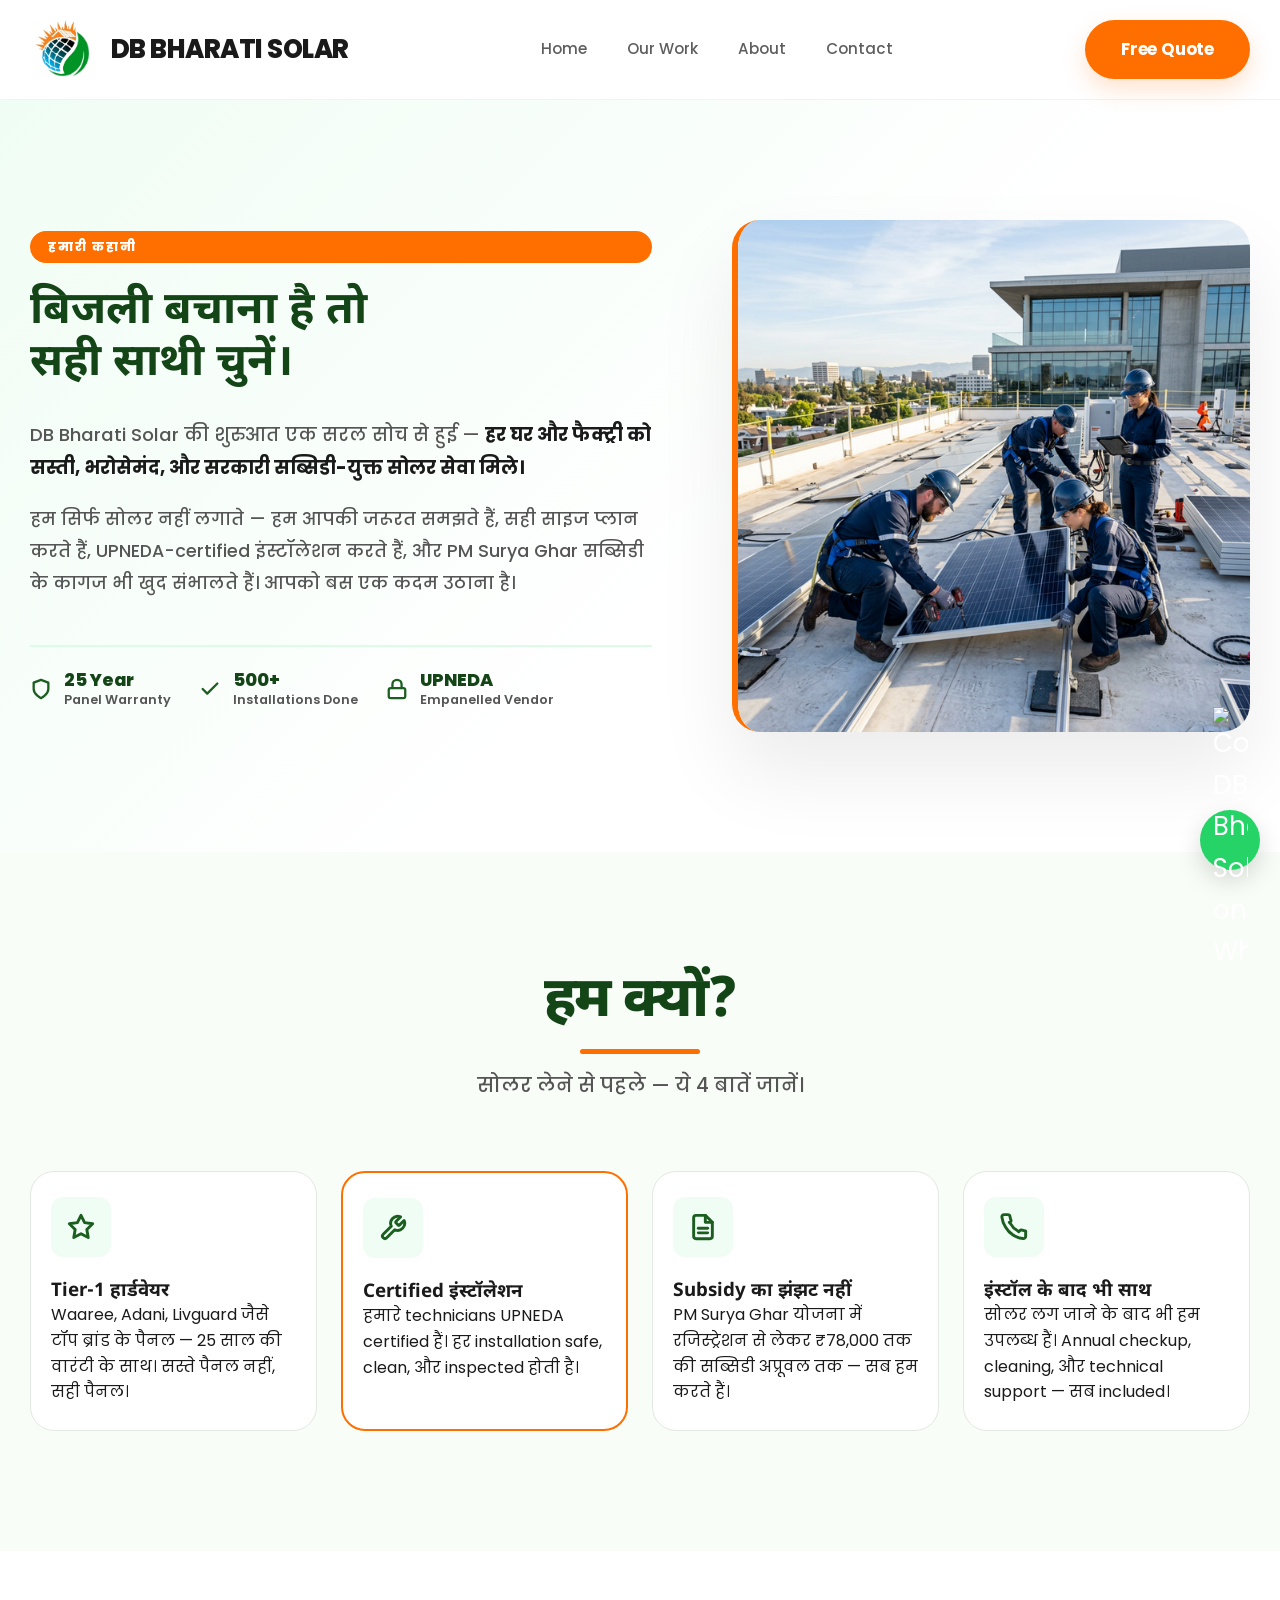
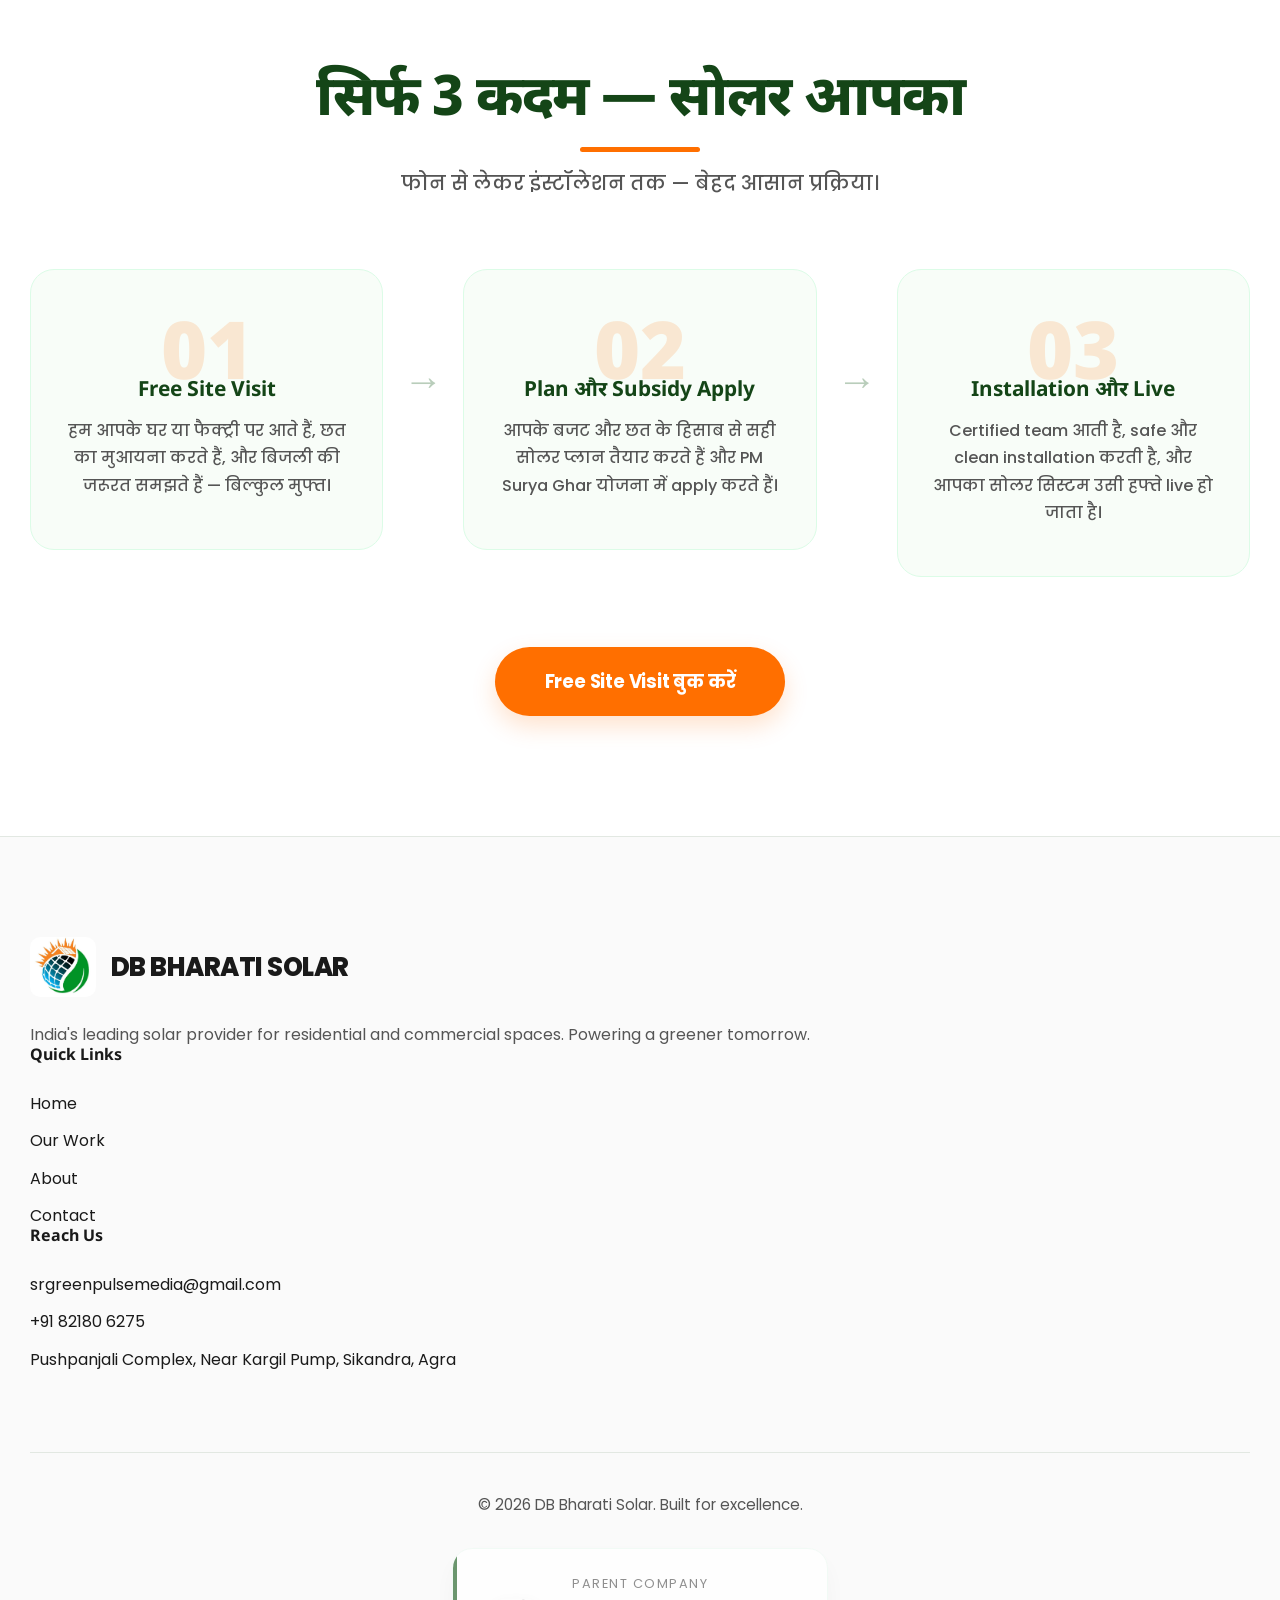
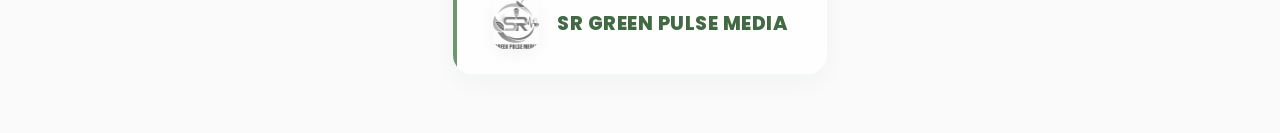
==== commit d48bc711: "v4" ====
--- a/about.html
+++ b/about.html
@@ -4,15 +4,55 @@
 <head>
     <meta charset="UTF-8">
     <meta name="viewport" content="width=device-width, initial-scale=1.0">
-    <title>About Us - DB Bharati Solar</title>
+    <title>About DB Bharati Solar - Top Solar Installation Experts in UP</title>
+    <meta name="description" content="Learn about DB Bharati Solar, the most trusted solar installation company in Uttar Pradesh. our mission is to provide affordable, high-quality rooftop solar solutions for homes and businesses.">
+    <meta name="keywords" content="about DB Bharati Solar, solar experts UP, rooftop solar company Uttar Pradesh, solar panel installers Agra">
+    <meta name="author" content="DB Bharati Solar">
+    <link rel="canonical" href="https://www.dbbharatisolar.com/about.html">
+
+    <!-- Favicon -->
+    <link rel="icon" type="image/jpeg" href="assets/img/logo.jpg">
+
+    <!-- Open Graph / Facebook -->
+    <meta property="og:type" content="website">
+    <meta property="og:url" content="https://www.dbbharatisolar.com/about.html">
+    <meta property="og:title" content="About DB Bharati Solar - Solar Installation Experts in UP">
+    <meta property="og:description" content="Most trusted solar installation company in Uttar Pradesh. expert rooftop solar solutions for homes and businesses.">
+    <meta property="og:image" content="https://www.dbbharatisolar.com/assets/img/logo.jpg">
+
+    <!-- Twitter -->
+    <meta property="twitter:card" content="summary_large_image">
+    <meta property="twitter:url" content="https://www.dbbharatisolar.com/about.html">
+    <meta property="twitter:title" content="About DB Bharati Solar - Solar Installation Experts in UP">
+    <meta property="twitter:description" content="Most trusted solar installation company in Uttar Pradesh. expert rooftop solar solutions for homes and businesses.">
+    <meta property="twitter:image" content="https://www.dbbharatisolar.com/assets/img/logo.jpg">
+
     <link rel="stylesheet" href="assets/css/styles.css">
+    <!-- Schema.org JSON-LD -->
+    <script type="application/ld+json">
+    {
+      "@context": "https://schema.org",
+      "@type": "BreadcrumbList",
+      "itemListElement": [{
+        "@type": "ListItem",
+        "position": 1,
+        "name": "Home",
+        "item": "https://www.dbbharatisolar.com/index.html"
+      },{
+        "@type": "ListItem",
+        "position": 2,
+        "name": "About Us",
+        "item": "https://www.dbbharatisolar.com/about.html"
+      }]
+    }
+    </script>
 </head>
 
 <body>
     <header>
         <div class="container nav-container">
             <a href="index.html" class="logo">
-                <img src="assets/img/logo.jpg" alt="Logo">
+                <img src="assets/img/logo.jpg" alt="DB Bharati Solar Logo" loading="lazy">
                 DB BHARATI SOLAR
             </a>
             <nav class="nav-links">
@@ -36,8 +76,8 @@
                     <span
                         style="display: inline-block; background: var(--accent); color: white; font-size: 0.78rem; font-weight: 800; letter-spacing: 2px; text-transform: uppercase; padding: 6px 18px; border-radius: 100px; margin-bottom: 24px;">हमारी
                         कहानी</span>
-                    <h2 style="font-size: 2.8rem; color: var(--primary-dark); line-height: 1.15; margin-bottom: 28px;">
-                        बिजली बचाना है तो<br>सही साथी चुनें।</h2>
+                    <h1 style="font-size: 2.8rem; color: var(--primary-dark); line-height: 1.15; margin-bottom: 28px;">
+                        बिजली बचाना है तो<br>सही साथी चुनें।</h1>
                     <p
                         style="font-size: 1.15rem; color: var(--text-muted); line-height: 1.8; margin-bottom: 20px; font-weight: 500;">
                         DB Bharati Solar की शुरुआत एक सरल सोच से हुई — <strong style="color: var(--text-main);">हर घर और
@@ -89,7 +129,7 @@
                 <!-- Right: Image -->
                 <div class="img-blob"
                     style="border-radius: 28px; overflow: hidden; box-shadow: 0 40px 80px rgba(0,0,0,0.08); border: 4px solid var(--accent); border-style: none none none solid; border-left-width: 6px; border-left-color: var(--accent);">
-                    <img src="assets/img/about-new.png" alt="DB Bharati Solar Installation Team">
+                    <img src="assets/img/about-new.png" alt="DB Bharati Solar Team Installing Rooftop Solar" loading="lazy">
                 </div>
             </div>
         </section>
@@ -198,28 +238,38 @@
             <div class="footer-grid">
                 <div>
                     <div class="logo" style="margin-bottom: 25px;">
-                        <img src="assets/img/logo.jpg" alt="Logo">
+                        <img src="assets/img/logo.jpg" alt="DB Bharati Solar Footer Logo" loading="lazy">
                         DB BHARATI SOLAR
                     </div>
                     <p style="color: var(--text-muted);">India's leading solar provider for residential and commercial
-                        spaces.</p>
+                        spaces. Powering a greener tomorrow.</p>
                 </div>
                 <div>
-                    <h4 style="margin-bottom: 25px;">Official Reach</h4>
+                    <h4 style="margin-bottom: 25px;">Quick Links</h4>
+                    <ul>
+                        <li style="margin-bottom: 12px;"><a href="index.html">Home</a></li>
+                        <li style="margin-bottom: 12px;"><a href="work.html">Our Work</a></li>
+                        <li style="margin-bottom: 12px;"><a href="about.html">About</a></li>
+                        <li><a href="contact.html">Contact</a></li>
+                    </ul>
+                </div>
+                <div>
+                    <h4 style="margin-bottom: 25px;">Reach Us</h4>
+                    <p style="margin-bottom: 12px;">srgreenpulsemedia@gmail.com</p>
                     <p style="margin-bottom: 12px;"><a href="tel:+91821806275">+91 82180 6275</a></p>
-                    <p style="margin-bottom: 12px;">srgreenpulsemedia@gmail.com</p>
-                    <p>Agra & Firozabad, India</p>
+                    <p>Pushpanjali Complex, Near Kargil Pump, Sikandra, Agra</p>
                 </div>
             </div>
             <div class="footer-bottom"
-                style="margin-top: 60px; padding-top: 30px; border-top: 1px solid var(--border); text-align: center;">
-                <p style="color: var(--text-muted);">&copy; 2026 DB Bharati Solar.</p>
+                style="margin-top: 80px; padding-top: 40px; border-top: 1px solid var(--border); text-align: center;">
+                <p style="color: var(--text-muted); font-size: 0.95rem;">&copy; 2026 DB Bharati Solar. Built for
+                    excellence.</p>
                 <div class="parent-branding">
                     <span
-                        style="font-size: 0.75rem; opacity: 0.6; text-transform: uppercase; letter-spacing: 1.5px; margin-bottom: 5px; display: block;">Parent
+                        style="font-size: 0.8rem; opacity: 0.6; text-transform: uppercase; letter-spacing: 1.5px; margin-bottom: 5px; display: block;">Parent
                         Company</span>
                     <div class="parent-logo" style="justify-content: center;">
-                        <img src="assets/img/sr green pulse (1).jpeg" alt="SR Green Pulse Media">
+                        <img src="assets/img/sr green pulse (1).jpeg" alt="SR Green Pulse Media - Parent Company" loading="lazy">
                         <span>SR GREEN PULSE MEDIA</span>
                     </div>
                 </div>
@@ -230,7 +280,7 @@
         <i class="fas fa-phone"></i>
     </a>
     <a href="https://wa.me/918445911649" class="whatsapp-float" target="_blank">
-        <img src="https://upload.wikimedia.org/wikipedia/commons/6/6b/WhatsApp.svg" alt="WhatsApp" width="35">
+        <img src="https://upload.wikimedia.org/wikipedia/commons/6/6b/WhatsApp.svg" alt="Contact DB Bharati Solar on WhatsApp" width="35" loading="lazy">
     </a>
     <script src="assets/js/config.js"></script>
     <script src="assets/js/ui.js"></script>
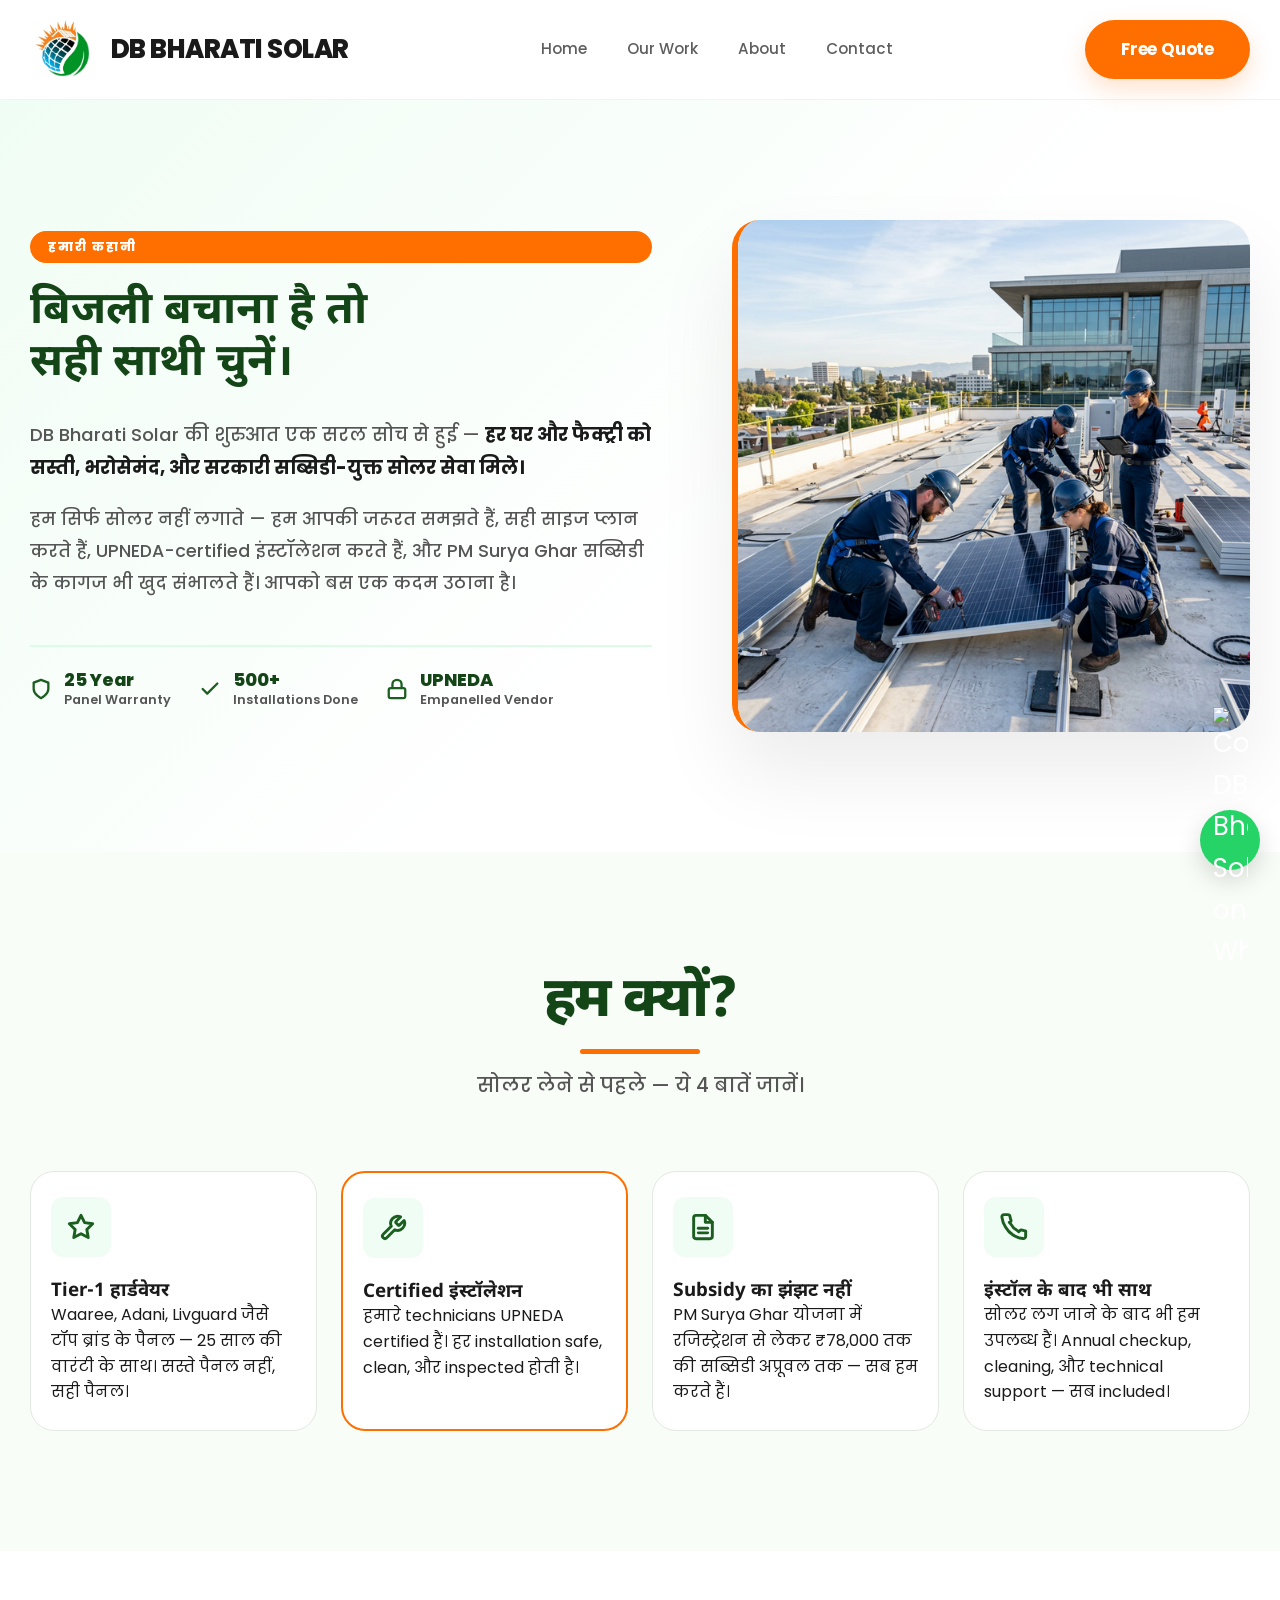
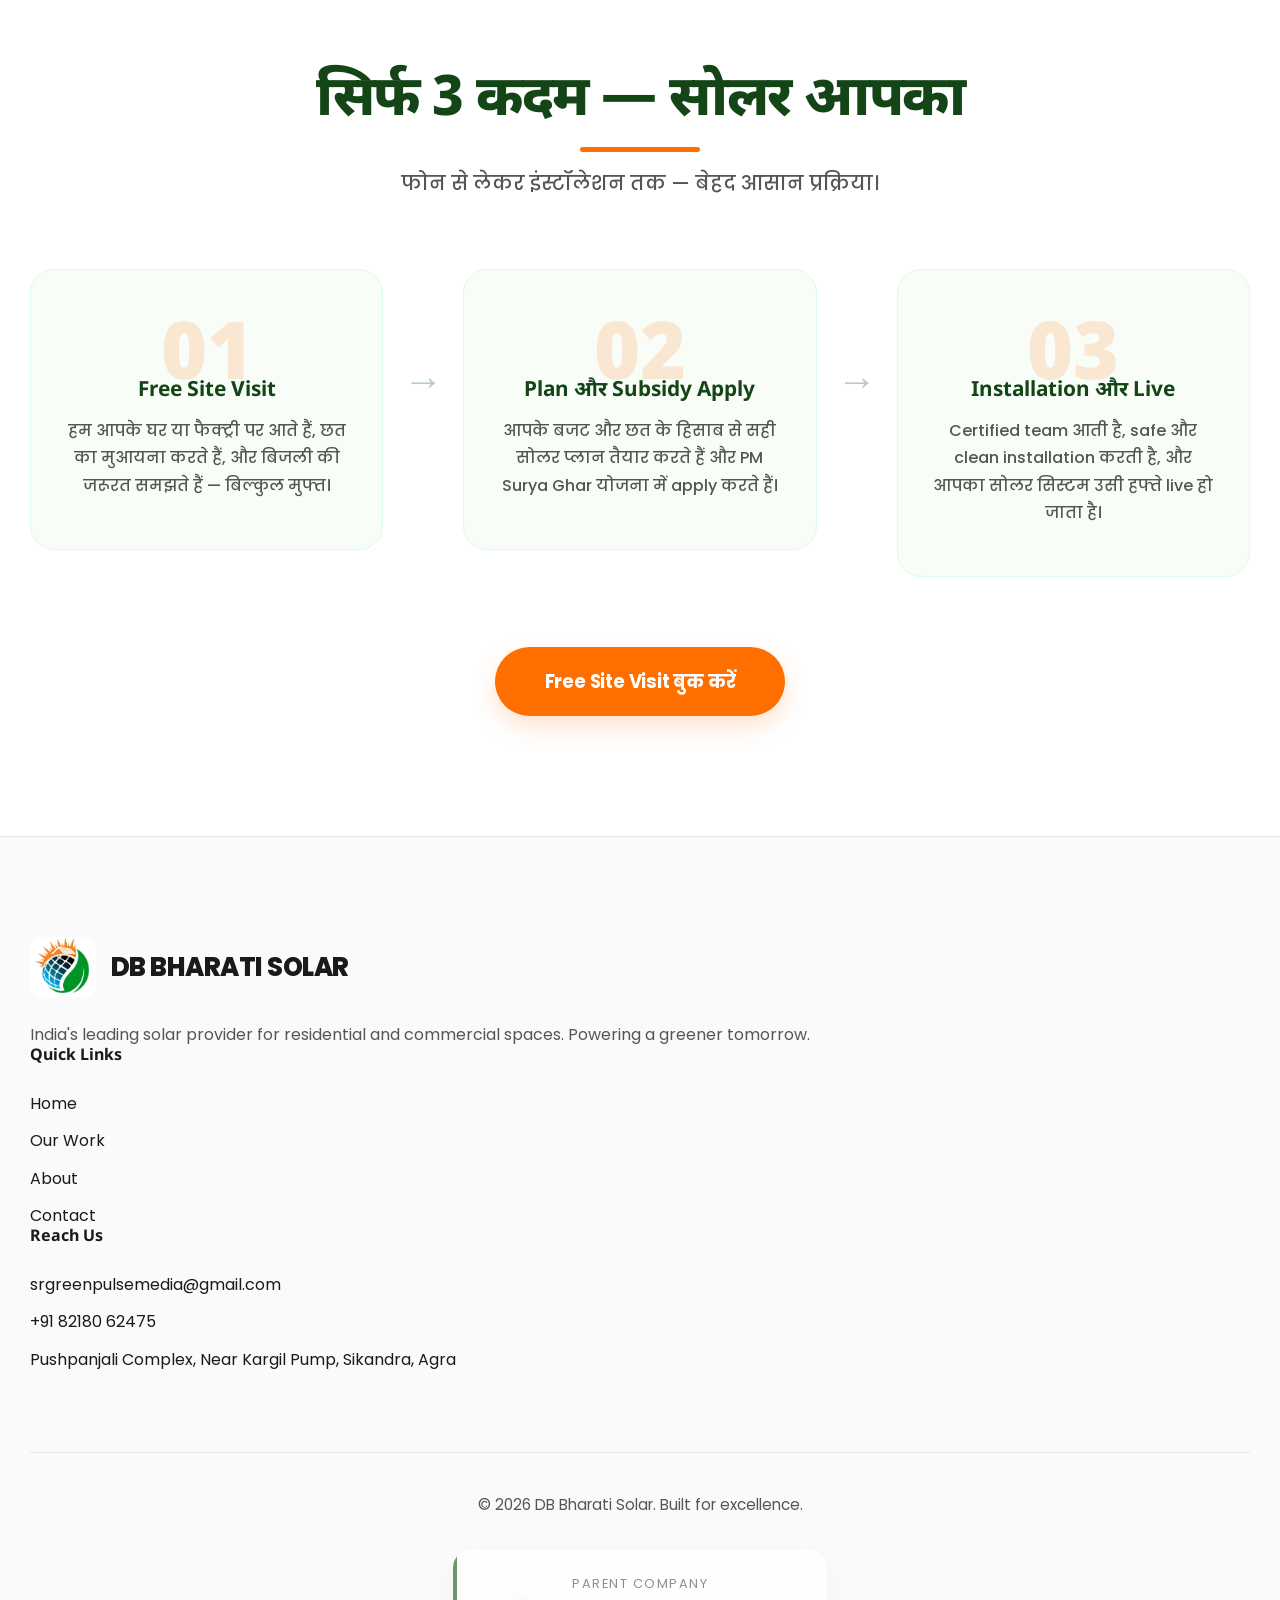
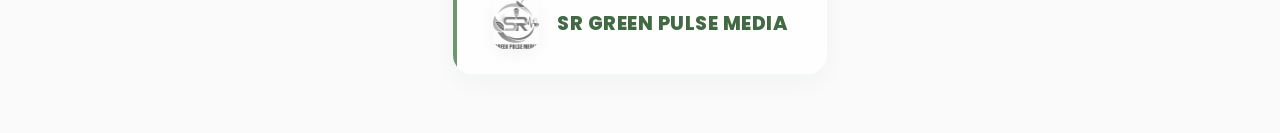
==== commit b6d65b9b: "v5" ====
--- a/about.html
+++ b/about.html
@@ -5,8 +5,10 @@
     <meta charset="UTF-8">
     <meta name="viewport" content="width=device-width, initial-scale=1.0">
     <title>About DB Bharati Solar - Top Solar Installation Experts in UP</title>
-    <meta name="description" content="Learn about DB Bharati Solar, the most trusted solar installation company in Uttar Pradesh. our mission is to provide affordable, high-quality rooftop solar solutions for homes and businesses.">
-    <meta name="keywords" content="about DB Bharati Solar, solar experts UP, rooftop solar company Uttar Pradesh, solar panel installers Agra">
+    <meta name="description"
+        content="Learn about DB Bharati Solar, the most trusted solar installation company in Uttar Pradesh. our mission is to provide affordable, high-quality rooftop solar solutions for homes and businesses.">
+    <meta name="keywords"
+        content="about DB Bharati Solar, solar experts UP, rooftop solar company Uttar Pradesh, solar panel installers Agra">
     <meta name="author" content="DB Bharati Solar">
     <link rel="canonical" href="https://www.dbbharatisolar.com/about.html">
 
@@ -17,14 +19,16 @@
     <meta property="og:type" content="website">
     <meta property="og:url" content="https://www.dbbharatisolar.com/about.html">
     <meta property="og:title" content="About DB Bharati Solar - Solar Installation Experts in UP">
-    <meta property="og:description" content="Most trusted solar installation company in Uttar Pradesh. expert rooftop solar solutions for homes and businesses.">
+    <meta property="og:description"
+        content="Most trusted solar installation company in Uttar Pradesh. expert rooftop solar solutions for homes and businesses.">
     <meta property="og:image" content="https://www.dbbharatisolar.com/assets/img/logo.jpg">
 
     <!-- Twitter -->
     <meta property="twitter:card" content="summary_large_image">
     <meta property="twitter:url" content="https://www.dbbharatisolar.com/about.html">
     <meta property="twitter:title" content="About DB Bharati Solar - Solar Installation Experts in UP">
-    <meta property="twitter:description" content="Most trusted solar installation company in Uttar Pradesh. expert rooftop solar solutions for homes and businesses.">
+    <meta property="twitter:description"
+        content="Most trusted solar installation company in Uttar Pradesh. expert rooftop solar solutions for homes and businesses.">
     <meta property="twitter:image" content="https://www.dbbharatisolar.com/assets/img/logo.jpg">
 
     <link rel="stylesheet" href="assets/css/styles.css">
@@ -129,7 +133,8 @@
                 <!-- Right: Image -->
                 <div class="img-blob"
                     style="border-radius: 28px; overflow: hidden; box-shadow: 0 40px 80px rgba(0,0,0,0.08); border: 4px solid var(--accent); border-style: none none none solid; border-left-width: 6px; border-left-color: var(--accent);">
-                    <img src="assets/img/about-new.png" alt="DB Bharati Solar Team Installing Rooftop Solar" loading="lazy">
+                    <img src="assets/img/about-new.png" alt="DB Bharati Solar Team Installing Rooftop Solar"
+                        loading="lazy">
                 </div>
             </div>
         </section>
@@ -256,7 +261,7 @@
                 <div>
                     <h4 style="margin-bottom: 25px;">Reach Us</h4>
                     <p style="margin-bottom: 12px;">srgreenpulsemedia@gmail.com</p>
-                    <p style="margin-bottom: 12px;"><a href="tel:+91821806275">+91 82180 6275</a></p>
+                    <p style="margin-bottom: 12px;"><a href="tel:+91821806275">+91 82180 62475</a></p>
                     <p>Pushpanjali Complex, Near Kargil Pump, Sikandra, Agra</p>
                 </div>
             </div>
@@ -269,7 +274,8 @@
                         style="font-size: 0.8rem; opacity: 0.6; text-transform: uppercase; letter-spacing: 1.5px; margin-bottom: 5px; display: block;">Parent
                         Company</span>
                     <div class="parent-logo" style="justify-content: center;">
-                        <img src="assets/img/sr green pulse (1).jpeg" alt="SR Green Pulse Media - Parent Company" loading="lazy">
+                        <img src="assets/img/sr green pulse (1).jpeg" alt="SR Green Pulse Media - Parent Company"
+                            loading="lazy">
                         <span>SR GREEN PULSE MEDIA</span>
                     </div>
                 </div>
@@ -280,7 +286,8 @@
         <i class="fas fa-phone"></i>
     </a>
     <a href="https://wa.me/918445911649" class="whatsapp-float" target="_blank">
-        <img src="https://upload.wikimedia.org/wikipedia/commons/6/6b/WhatsApp.svg" alt="Contact DB Bharati Solar on WhatsApp" width="35" loading="lazy">
+        <img src="https://upload.wikimedia.org/wikipedia/commons/6/6b/WhatsApp.svg"
+            alt="Contact DB Bharati Solar on WhatsApp" width="35" loading="lazy">
     </a>
     <script src="assets/js/config.js"></script>
     <script src="assets/js/ui.js"></script>
